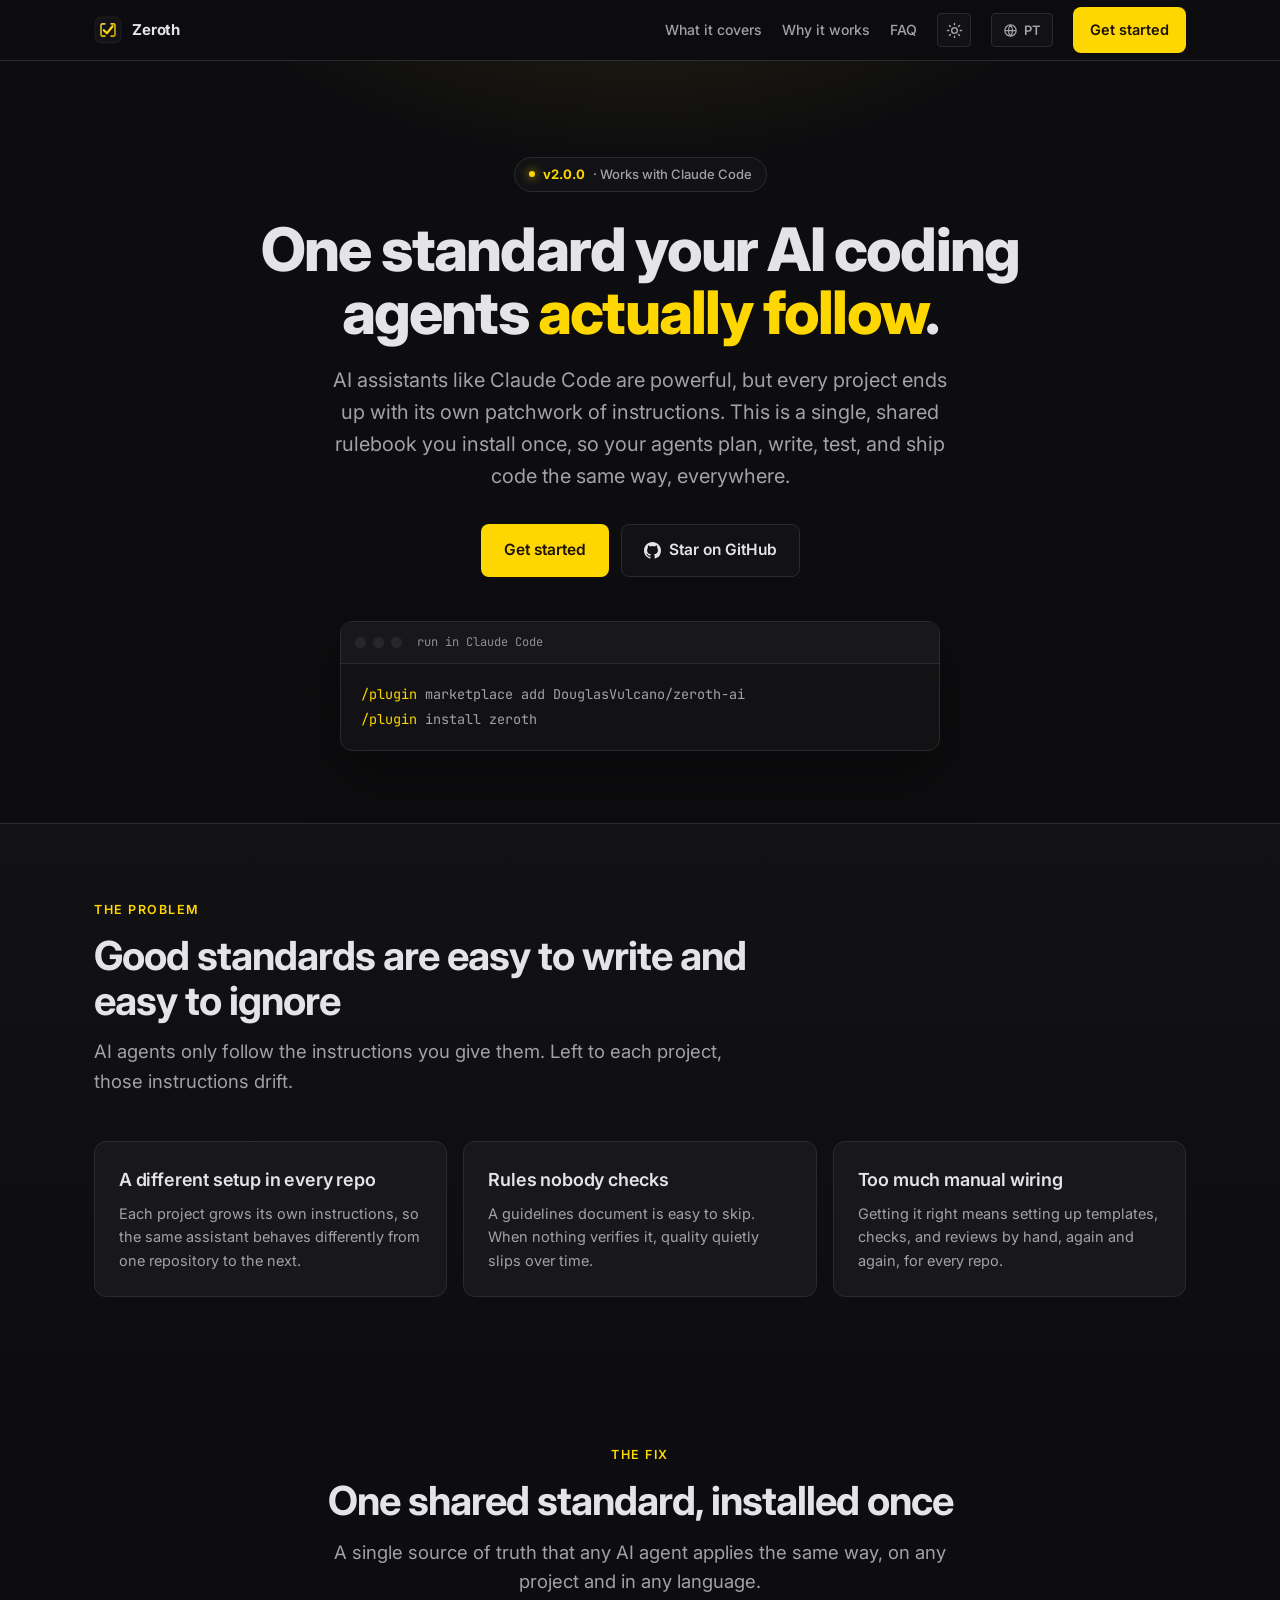
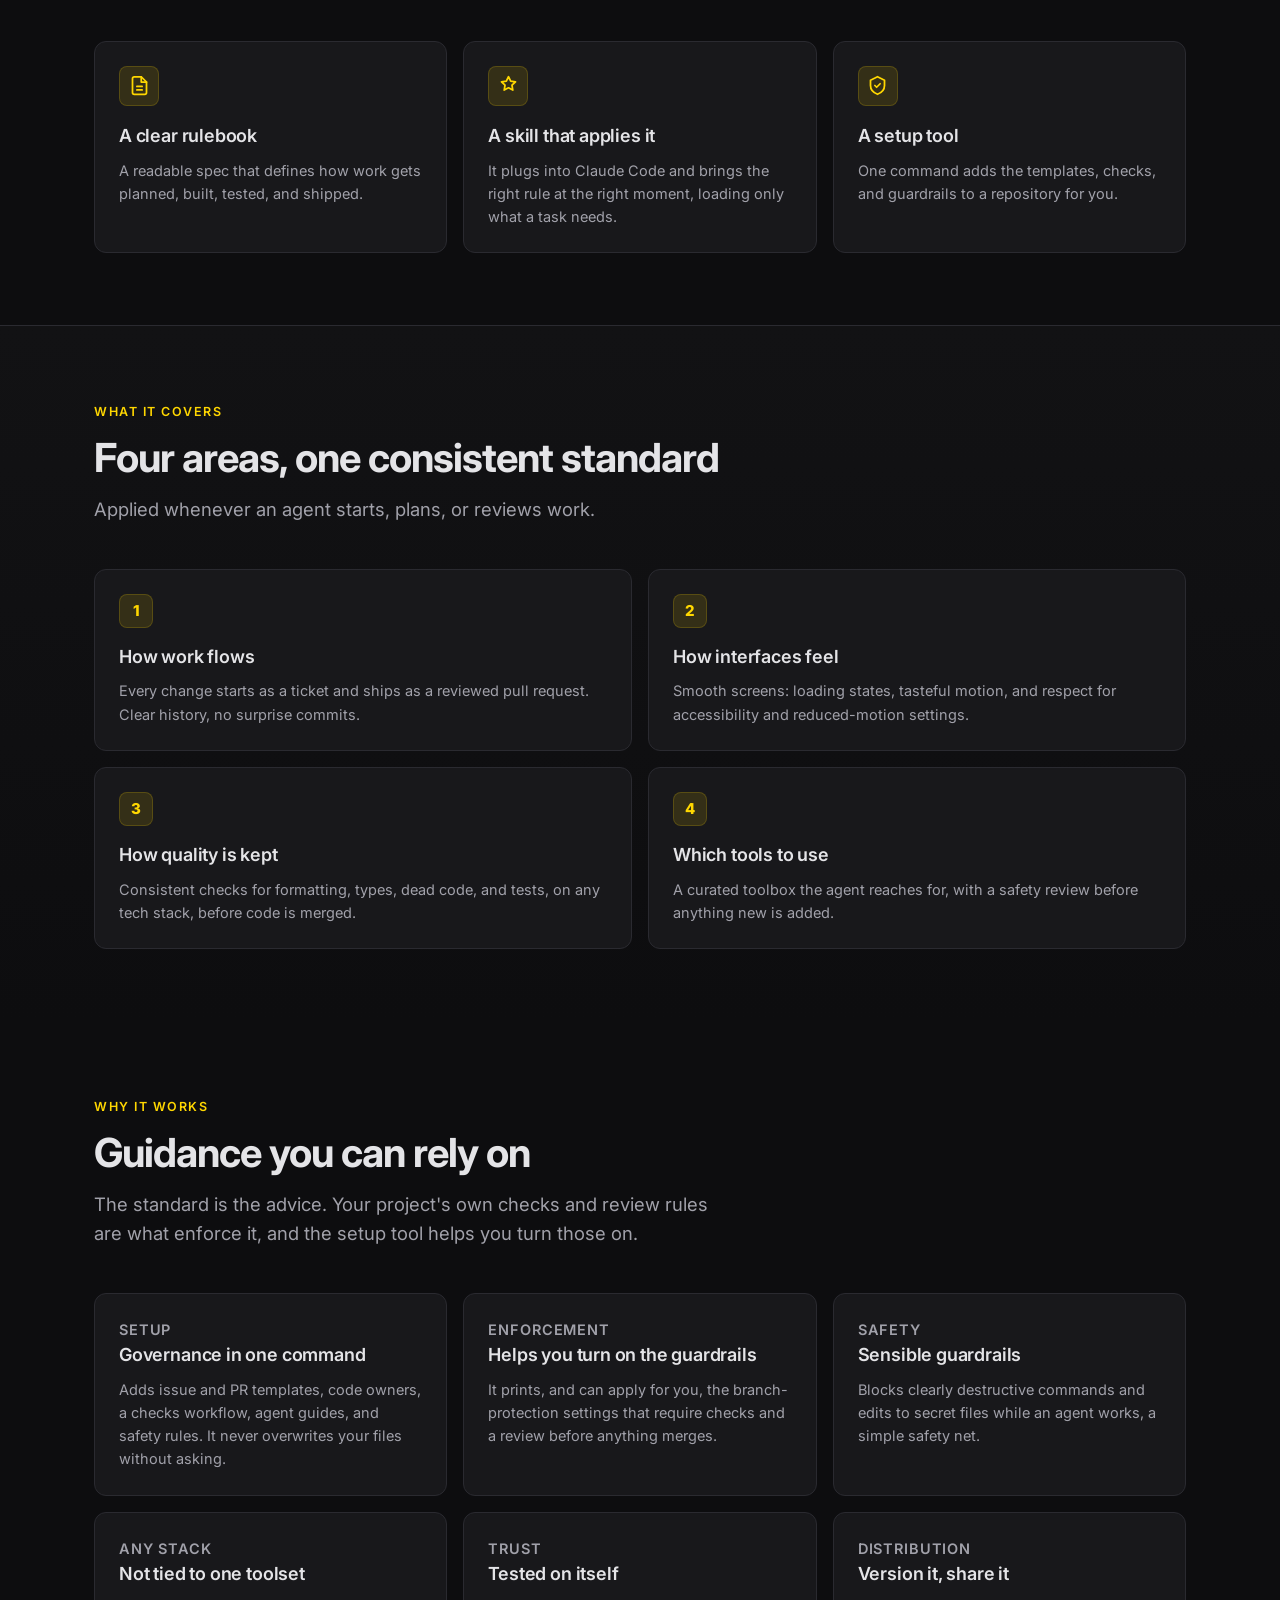
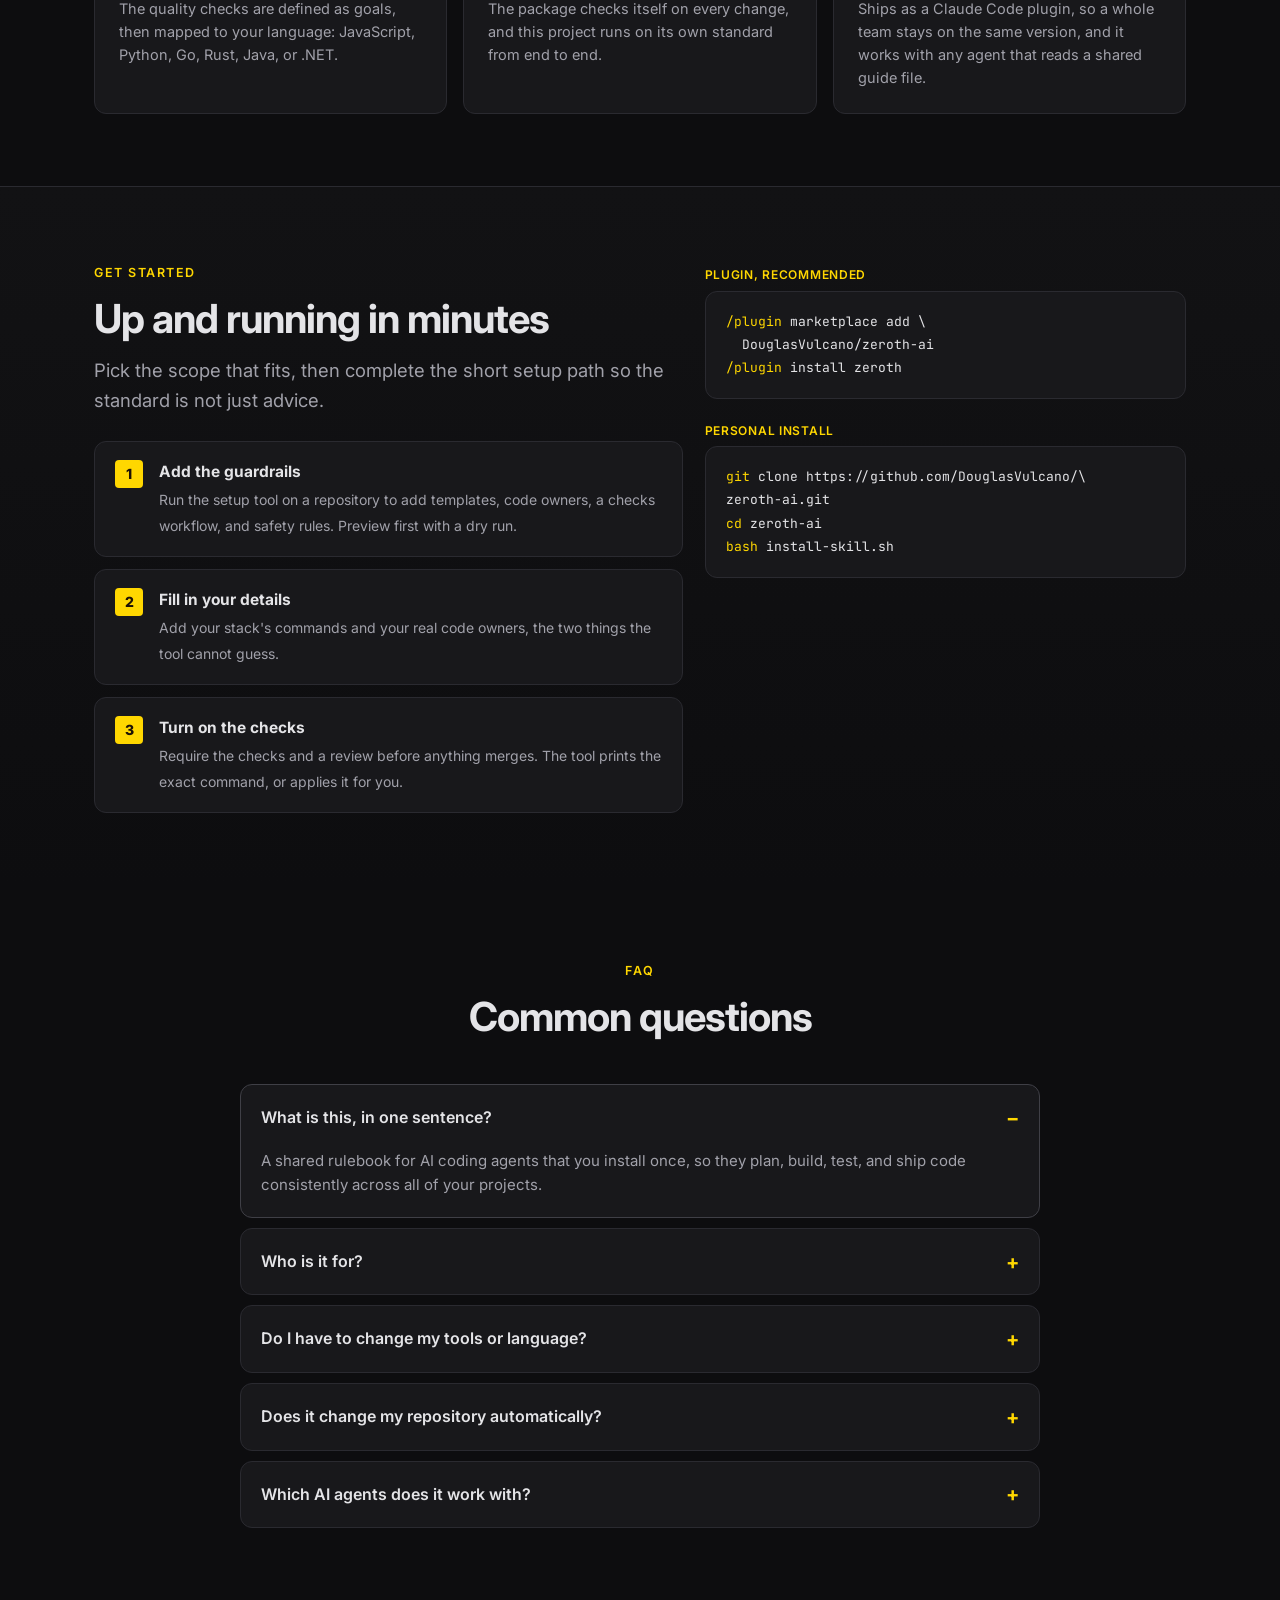
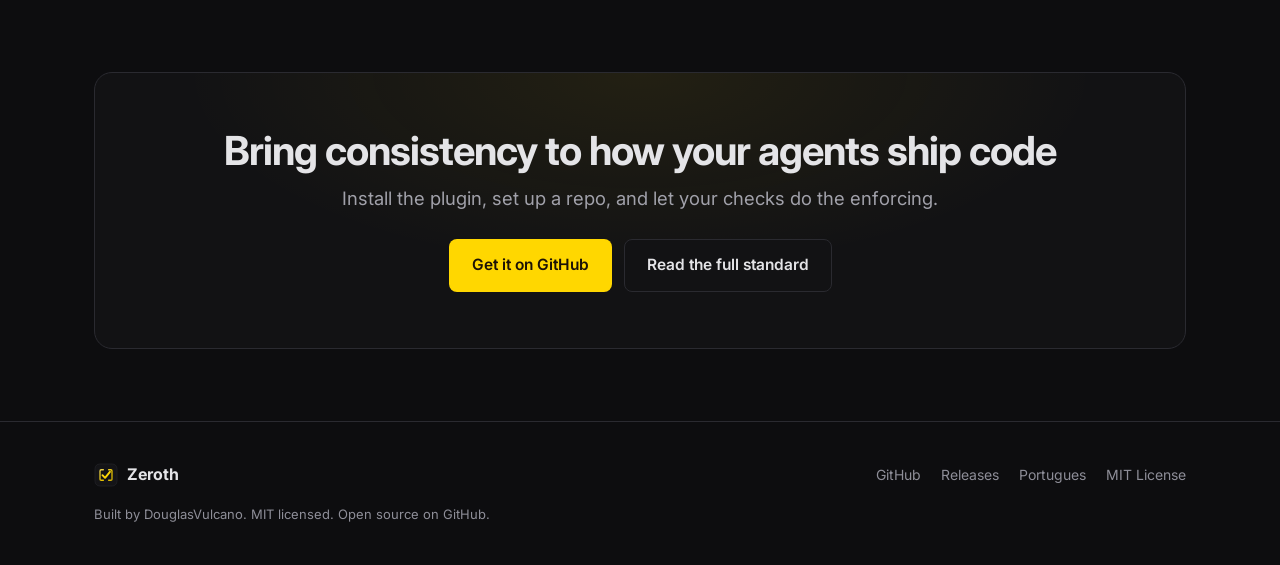
==== docs/index.html @ dfc05abd "rebrand: rename the project to Zeroth (v2.0.0) Full rename of engineering-standards -> zeroth across" ====
<!doctype html>
<html lang="en" data-theme="dark">
<head>
<meta charset="utf-8">
<script>(function(){try{var p=localStorage.getItem('aes-lang');if(!p&&/^pt/i.test(navigator.language||''))location.replace('pt-br/');}catch(e){}})();</script>
<script>try{var t=localStorage.getItem('aes-theme');if(t)document.documentElement.setAttribute('data-theme',t);}catch(e){}</script>
<meta name="viewport" content="width=device-width, initial-scale=1">
<title>Zeroth - one rulebook your AI coding agents follow</title>
<meta name="description" content="One shared engineering standard for AI coding agents like Claude Code. Install it once, and your agents plan, build, test, and ship code the same way on every project. Open source, MIT licensed.">
<meta name="keywords" content="AI engineering standards, Claude Code, AI coding agents, coding standards, governance, AGENTS.md, CI gate, code review, developer tools, MCP, plugin">
<meta name="author" content="DouglasVulcano">
<meta name="robots" content="index, follow, max-image-preview:large">
<link rel="icon" type="image/svg+xml" href="favicon.svg">
<meta name="theme-color" content="#0d0d0f">
<link rel="canonical" href="https://douglasvulcano.github.io/zeroth-ai/">
<link rel="alternate" hreflang="en" href="https://douglasvulcano.github.io/zeroth-ai/">
<link rel="alternate" hreflang="pt-BR" href="https://douglasvulcano.github.io/zeroth-ai/pt-br/">
<link rel="alternate" hreflang="x-default" href="https://douglasvulcano.github.io/zeroth-ai/">
<meta property="og:type" content="website">
<meta property="og:site_name" content="Zeroth">
<meta property="og:title" content="Zeroth">
<meta property="og:description" content="One shared rulebook for AI coding agents. Install it once, and they plan, build, test, and ship code the same way on every project.">
<meta property="og:url" content="https://douglasvulcano.github.io/zeroth-ai/">
<meta property="og:image" content="https://douglasvulcano.github.io/zeroth-ai/logo.svg">
<meta property="og:locale" content="en_US">
<meta property="og:locale:alternate" content="pt_BR">
<meta name="twitter:card" content="summary">
<meta name="twitter:title" content="Zeroth">
<meta name="twitter:description" content="One shared rulebook for AI coding agents. Install once, ship consistently on every project.">
<meta name="twitter:image" content="https://douglasvulcano.github.io/zeroth-ai/logo.svg">
<link rel="preconnect" href="https://fonts.googleapis.com">
<link rel="preconnect" href="https://fonts.gstatic.com" crossorigin>
<link href="https://fonts.googleapis.com/css2?family=Inter:wght@400;500;600;700;800&family=JetBrains+Mono:wght@400;500;600&display=swap" rel="stylesheet">
<link rel="stylesheet" href="style.css">
<script type="application/ld+json">
{"@context":"https://schema.org","@type":"SoftwareApplication","name":"Zeroth","applicationCategory":"DeveloperApplication","operatingSystem":"Cross-platform","description":"One shared engineering standard for AI coding agents like Claude Code. Install it once, and your agents plan, build, test, and ship code the same way on every project.","url":"https://douglasvulcano.github.io/zeroth-ai/","codeRepository":"https://github.com/DouglasVulcano/zeroth-ai","softwareVersion":"2.0.0","inLanguage":["en","pt-BR"],"license":"https://opensource.org/licenses/MIT","author":{"@type":"Person","name":"DouglasVulcano"},"offers":{"@type":"Offer","price":"0","priceCurrency":"USD"}}
</script>
<script type="application/ld+json">
{"@context":"https://schema.org","@type":"FAQPage","mainEntity":[
{"@type":"Question","name":"What is Zeroth, in one sentence?","acceptedAnswer":{"@type":"Answer","text":"A shared rulebook for AI coding agents that you install once, so they plan, build, test, and ship code consistently across all of your projects."}},
{"@type":"Question","name":"Who is it for?","acceptedAnswer":{"@type":"Answer","text":"Anyone using AI coding assistants like Claude Code who wants consistent, reviewed, and tested output, whether you are a solo developer or a whole team."}},
{"@type":"Question","name":"Do I have to change my tools or programming language?","acceptedAnswer":{"@type":"Answer","text":"No. The quality checks are defined as goals and mapped to your existing stack, so it works with JavaScript, Python, Go, Rust, Java, .NET, and more."}},
{"@type":"Question","name":"Does it change my repository automatically?","acceptedAnswer":{"@type":"Answer","text":"No. It sets up the pieces and shows you the commands; you decide when to turn on the checks and review rules that enforce the standard. Nothing is changed without your confirmation."}},
{"@type":"Question","name":"Which AI agents does it work with?","acceptedAnswer":{"@type":"Answer","text":"Any agent that reads a shared guide file. It is built to be model-agnostic, so the same standard applies across Claude Code, Cursor, Copilot, and others."}}
]}
</script>
</head>
<body>

<header class="nav">
  <div class="wrap nav-in">
    <a class="brand" href="#top" aria-label="Zeroth home"><svg viewBox="0 0 128 128" aria-hidden="true"><defs><linearGradient id="lg" x1="40" y1="34" x2="88" y2="94" gradientUnits="userSpaceOnUse"><stop stop-color="#ffe353"/><stop offset=".55" stop-color="#ffd700"/><stop offset="1" stop-color="#e6c200"/></linearGradient></defs><rect x="4" y="4" width="120" height="120" rx="27" fill="#141417"/><rect x="5" y="5" width="118" height="118" rx="26" fill="none" stroke="#3f3f46" stroke-width="1.5"/><g stroke="url(#lg)" fill="none" stroke-linecap="round" stroke-linejoin="round"><path d="M50 36 H38 a6 6 0 0 0 -6 6 V86 a6 6 0 0 0 6 6 H50" stroke-width="7" opacity=".9"/><path d="M78 36 H90 a6 6 0 0 1 6 6 V86 a6 6 0 0 1 -6 6 H78" stroke-width="7" opacity=".9"/><path d="M45 65 L59 79 L85 47" stroke-width="10"/></g></svg><span>Zeroth</span></a>
    <nav class="nav-links">
      <a class="link" href="#pillars">What it covers</a>
      <a class="link" href="#features">Why it works</a>
      <a class="link" href="#faq">FAQ</a>
      <button class="icon-btn" onclick="toggleTheme()" aria-label="Toggle light or dark theme" title="Toggle theme"><svg viewBox="0 0 24 24" width="17" height="17" fill="none" stroke="currentColor" stroke-width="2" stroke-linecap="round" aria-hidden="true"><circle cx="12" cy="12" r="4"/><path d="M12 2v2M12 20v2M4.9 4.9l1.4 1.4M17.7 17.7l1.4 1.4M2 12h2M20 12h2M4.9 19.1l1.4-1.4M17.7 6.3l1.4-1.4"/></svg></button>
      <a class="lang" href="pt-br/" onclick="try{localStorage.setItem('aes-lang','pt')}catch(e){}" hreflang="pt-BR" aria-label="Ver em portugues"><svg viewBox="0 0 24 24" width="15" height="15" fill="none" stroke="currentColor" stroke-width="2" aria-hidden="true"><circle cx="12" cy="12" r="9"/><path d="M3 12h18M12 3a14 14 0 010 18M12 3a14 14 0 000 18"/></svg>PT</a>
      <a class="btn btn-gold" href="#install">Get started</a>
    </nav>
  </div>
</header>

<main id="top">
  <section class="hero">
    <div class="wrap hero-in">
      <span class="tag"><span class="dot"></span> <b>v2.0.0</b> · Works with Claude Code</span>
      <h1>One standard your AI coding agents <span class="g">actually follow</span>.</h1>
      <p class="lede">AI assistants like Claude Code are powerful, but every project ends up with its own patchwork of instructions. This is a single, shared rulebook you install once, so your agents plan, write, test, and ship code the same way, everywhere.</p>
      <div class="cta">
        <a class="btn btn-gold btn-lg" href="#install">Get started</a>
        <a class="btn btn-ghost btn-lg" href="https://github.com/DouglasVulcano/zeroth-ai" target="_blank" rel="noopener"><svg width="17" height="17" viewBox="0 0 16 16" fill="currentColor" aria-hidden="true"><path d="M8 0C3.58 0 0 3.58 0 8c0 3.54 2.29 6.53 5.47 7.59.4.07.55-.17.55-.38 0-.19-.01-.82-.01-1.49-2.01.37-2.53-.49-2.69-.94-.09-.23-.48-.94-.82-1.13-.28-.15-.68-.52-.01-.53.63-.01 1.08.58 1.23.82.72 1.21 1.87.87 2.33.66.07-.52.28-.87.51-1.07-1.78-.2-3.64-.89-3.64-3.95 0-.87.31-1.59.82-2.15-.08-.2-.36-1.02.08-2.12 0 0 .67-.21 2.2.82a7.6 7.6 0 014 0c1.53-1.04 2.2-.82 2.2-.82.44 1.1.16 1.92.08 2.12.51.56.82 1.27.82 2.15 0 3.07-1.87 3.75-3.65 3.95.29.25.54.73.54 1.48 0 1.07-.01 1.93-.01 2.2 0 .21.15.46.55.38A8.01 8.01 0 0016 8c0-4.42-3.58-8-8-8z"/></svg>Star on GitHub</a>
      </div>
      <div class="term">
        <div class="term-bar"><i></i><i></i><i></i><span>run in Claude Code</span></div>
        <pre><span class="p">/plugin</span> <span class="o">marketplace add DouglasVulcano/zeroth-ai</span>
<span class="p">/plugin</span> <span class="o">install zeroth</span></pre>
      </div>
    </div>
  </section>

  <section class="band">
    <div class="wrap">
      <div class="head"><p class="eyebrow">The problem</p><h2>Good standards are easy to write and easy to ignore</h2><p class="lede">AI agents only follow the instructions you give them. Left to each project, those instructions drift.</p></div>
      <div class="grid g3">
        <div class="card"><h3>A different setup in every repo</h3><p>Each project grows its own instructions, so the same assistant behaves differently from one repository to the next.</p></div>
        <div class="card"><h3>Rules nobody checks</h3><p>A guidelines document is easy to skip. When nothing verifies it, quality quietly slips over time.</p></div>
        <div class="card"><h3>Too much manual wiring</h3><p>Getting it right means setting up templates, checks, and reviews by hand, again and again, for every repo.</p></div>
      </div>
    </div>
  </section>

  <section id="what">
    <div class="wrap">
      <div class="head center"><p class="eyebrow">The fix</p><h2>One shared standard, installed once</h2><p class="lede" style="margin-inline:auto">A single source of truth that any AI agent applies the same way, on any project and in any language.</p></div>
      <div class="grid g3">
        <div class="card"><div class="ico"><svg viewBox="0 0 24 24" fill="none" stroke="currentColor" stroke-width="2" stroke-linecap="round" stroke-linejoin="round"><path d="M14 2H6a2 2 0 00-2 2v16a2 2 0 002 2h12a2 2 0 002-2V8z"/><path d="M14 2v6h6M9 13h6M9 17h6"/></svg></div><h3>A clear rulebook</h3><p>A readable spec that defines how work gets planned, built, tested, and shipped.</p></div>
        <div class="card"><div class="ico"><svg viewBox="0 0 24 24" fill="none" stroke="currentColor" stroke-width="2" stroke-linecap="round" stroke-linejoin="round"><path d="M12 2l2.5 5 5.5.8-4 3.9.9 5.5L12 14.6 7.1 17.2 8 11.7 4 7.8l5.5-.8z"/></svg></div><h3>A skill that applies it</h3><p>It plugs into Claude Code and brings the right rule at the right moment, loading only what a task needs.</p></div>
        <div class="card"><div class="ico"><svg viewBox="0 0 24 24" fill="none" stroke="currentColor" stroke-width="2" stroke-linecap="round" stroke-linejoin="round"><path d="M12 2l8 4v6c0 5-3.4 8.3-8 10-4.6-1.7-8-5-8-10V6z"/><path d="M9 12l2 2 4-4"/></svg></div><h3>A setup tool</h3><p>One command adds the templates, checks, and guardrails to a repository for you.</p></div>
      </div>
    </div>
  </section>

  <section id="pillars" class="band">
    <div class="wrap">
      <div class="head"><p class="eyebrow">What it covers</p><h2>Four areas, one consistent standard</h2><p class="lede">Applied whenever an agent starts, plans, or reviews work.</p></div>
      <div class="grid g2">
        <div class="card"><div class="num">1</div><h3>How work flows</h3><p>Every change starts as a ticket and ships as a reviewed pull request. Clear history, no surprise commits.</p></div>
        <div class="card"><div class="num">2</div><h3>How interfaces feel</h3><p>Smooth screens: loading states, tasteful motion, and respect for accessibility and reduced-motion settings.</p></div>
        <div class="card"><div class="num">3</div><h3>How quality is kept</h3><p>Consistent checks for formatting, types, dead code, and tests, on any tech stack, before code is merged.</p></div>
        <div class="card"><div class="num">4</div><h3>Which tools to use</h3><p>A curated toolbox the agent reaches for, with a safety review before anything new is added.</p></div>
      </div>
    </div>
  </section>

  <section id="features">
    <div class="wrap">
      <div class="head"><p class="eyebrow">Why it works</p><h2>Guidance you can rely on</h2><p class="lede">The standard is the advice. Your project's own checks and review rules are what enforce it, and the setup tool helps you turn those on.</p></div>
      <div class="grid g3">
        <div class="card"><p class="kicker">Setup</p><h3>Governance in one command</h3><p>Adds issue and PR templates, code owners, a checks workflow, agent guides, and safety rules. It never overwrites your files without asking.</p></div>
        <div class="card"><p class="kicker">Enforcement</p><h3>Helps you turn on the guardrails</h3><p>It prints, and can apply for you, the branch-protection settings that require checks and a review before anything merges.</p></div>
        <div class="card"><p class="kicker">Safety</p><h3>Sensible guardrails</h3><p>Blocks clearly destructive commands and edits to secret files while an agent works, a simple safety net.</p></div>
        <div class="card"><p class="kicker">Any stack</p><h3>Not tied to one toolset</h3><p>The quality checks are defined as goals, then mapped to your language: JavaScript, Python, Go, Rust, Java, or .NET.</p></div>
        <div class="card"><p class="kicker">Trust</p><h3>Tested on itself</h3><p>The package checks itself on every change, and this project runs on its own standard from end to end.</p></div>
        <div class="card"><p class="kicker">Distribution</p><h3>Version it, share it</h3><p>Ships as a Claude Code plugin, so a whole team stays on the same version, and it works with any agent that reads a shared guide file.</p></div>
      </div>
    </div>
  </section>

  <section id="install" class="band">
    <div class="wrap">
      <div class="cols">
        <div>
          <p class="eyebrow">Get started</p>
          <h2>Up and running in minutes</h2>
          <p class="lede" style="margin-bottom:26px">Pick the scope that fits, then complete the short setup path so the standard is not just advice.</p>
          <div class="steps">
            <div class="step"><div class="n">1</div><div><b>Add the guardrails</b><span>Run the setup tool on a repository to add templates, code owners, a checks workflow, and safety rules. Preview first with a dry run.</span></div></div>
            <div class="step"><div class="n">2</div><div><b>Fill in your details</b><span>Add your stack's commands and your real code owners, the two things the tool cannot guess.</span></div></div>
            <div class="step"><div class="n">3</div><div><b>Turn on the checks</b><span>Require the checks and a review before anything merges. The tool prints the exact command, or applies it for you.</span></div></div>
          </div>
        </div>
        <div>
          <p class="kicker" style="margin-top:6px">Plugin, recommended</p>
          <pre class="code"><span class="p">/plugin</span> marketplace add \
  DouglasVulcano/zeroth-ai
<span class="p">/plugin</span> install zeroth</pre>
          <p class="kicker" style="margin-top:22px">Personal install</p>
          <pre class="code"><span class="p">git</span> clone https://github.com/DouglasVulcano/\
zeroth-ai.git
<span class="p">cd</span> zeroth-ai
<span class="p">bash</span> install-skill.sh</pre>
        </div>
      </div>
    </div>
  </section>

  <section id="faq">
    <div class="wrap">
      <div class="head center"><p class="eyebrow">FAQ</p><h2>Common questions</h2></div>
      <div class="faq">
        <details open><summary>What is this, in one sentence?</summary><p>A shared rulebook for AI coding agents that you install once, so they plan, build, test, and ship code consistently across all of your projects.</p></details>
        <details><summary>Who is it for?</summary><p>Anyone using AI coding assistants like Claude Code who wants consistent, reviewed, and tested output, whether you are a solo developer or a whole team.</p></details>
        <details><summary>Do I have to change my tools or language?</summary><p>No. The quality checks are goals mapped to your existing stack, so it works with JavaScript, Python, Go, Rust, Java, .NET, and more.</p></details>
        <details><summary>Does it change my repository automatically?</summary><p>No. It sets up the pieces and shows you the commands; you decide when to turn on the checks and review rules that enforce the standard. Nothing is changed without your confirmation.</p></details>
        <details><summary>Which AI agents does it work with?</summary><p>Any agent that reads a shared guide file. It is built to be model-agnostic, so the same standard applies across Claude Code, Cursor, Copilot, and others.</p></details>
      </div>
    </div>
  </section>

  <section>
    <div class="wrap">
      <div class="cta-band">
        <h2 style="margin-bottom:10px">Bring consistency to how your agents ship code</h2>
        <p class="lede" style="margin:0 auto 26px">Install the plugin, set up a repo, and let your checks do the enforcing.</p>
        <div class="cta">
          <a class="btn btn-gold btn-lg" href="https://github.com/DouglasVulcano/zeroth-ai" target="_blank" rel="noopener">Get it on GitHub</a>
          <a class="btn btn-ghost btn-lg" href="https://github.com/DouglasVulcano/zeroth-ai/blob/main/zeroth.md" target="_blank" rel="noopener">Read the full standard</a>
        </div>
      </div>
    </div>
  </section>
</main>

<footer>
  <div class="wrap foot-in">
    <div class="foot-brand"><svg viewBox="0 0 128 128" aria-hidden="true"><defs><linearGradient id="fg" x1="40" y1="34" x2="88" y2="94" gradientUnits="userSpaceOnUse"><stop stop-color="#ffe353"/><stop offset=".55" stop-color="#ffd700"/><stop offset="1" stop-color="#e6c200"/></linearGradient></defs><rect x="4" y="4" width="120" height="120" rx="27" fill="#141417"/><rect x="5" y="5" width="118" height="118" rx="26" fill="none" stroke="#3f3f46" stroke-width="1.5"/><g stroke="url(#fg)" fill="none" stroke-linecap="round" stroke-linejoin="round"><path d="M50 36 H38 a6 6 0 0 0 -6 6 V86 a6 6 0 0 0 6 6 H50" stroke-width="7" opacity=".9"/><path d="M78 36 H90 a6 6 0 0 1 6 6 V86 a6 6 0 0 1 -6 6 H78" stroke-width="7" opacity=".9"/><path d="M45 65 L59 79 L85 47" stroke-width="10"/></g></svg><span>Zeroth</span></div>
    <nav class="foot-links">
      <a href="https://github.com/DouglasVulcano/zeroth-ai" target="_blank" rel="noopener">GitHub</a>
      <a href="https://github.com/DouglasVulcano/zeroth-ai/releases" target="_blank" rel="noopener">Releases</a>
      <a href="pt-br/" onclick="try{localStorage.setItem('aes-lang','pt')}catch(e){}">Portugues</a>
      <a href="https://github.com/DouglasVulcano/zeroth-ai/blob/main/LICENSE" target="_blank" rel="noopener">MIT License</a>
    </nav>
  </div>
  <div class="wrap" style="margin-top:16px;font-size:13px">Built by DouglasVulcano. MIT licensed. Open source on GitHub.</div>
</footer>

<script>function toggleTheme(){var el=document.documentElement,cur=el.getAttribute('data-theme')==='light'?'light':'dark',next=cur==='light'?'dark':'light';el.setAttribute('data-theme',next);try{localStorage.setItem('aes-theme',next);}catch(e){}}</script>
</body>
</html>
---- docs/style.css ----
:root{
  --s0:#0d0d0f; --s1:#121214; --s2:#18181b; --s3:#1f1f23; --s4:#27272b;
  --ink:#e4e4e7; --ink2:#a1a1aa; --muted:#8e8e98;
  --stroke:#2a2a30; --stroke2:#3f3f46;
  --gold:#ffd700; --gold-h:#ffdf33; --gold-a:#e6c200; --gold-soft:#ffd7001f; --on-gold:#1c1206; --acc-text:#ffd700;
  --radius:8px; --radius-lg:12px; --radius-sm:4px;
  --font-sans:"Segoe UI Variable Text","Segoe UI",Inter,system-ui,-apple-system,sans-serif;
  --font-mono:"Cascadia Code","JetBrains Mono",Consolas,ui-monospace,monospace;
  --maxw:1140px;
}
:root[data-theme="light"]{
  --s0:#ececef; --s1:#f4f4f5; --s2:#ffffff; --s3:#ffffff; --s4:#e4e4e7;
  --ink:#18181b; --ink2:#52525b; --muted:#70707a;
  --stroke:#e4e4e7; --stroke2:#d4d4d8;
  --gold-soft:#ffd70026; --acc-text:#8a6d00;
}
*{box-sizing:border-box}
html{scroll-behavior:smooth}
body{margin:0;background:var(--s0);color:var(--ink);font-family:var(--font-sans);line-height:1.6;font-size:16px;-webkit-font-smoothing:antialiased}
a{color:inherit;text-decoration:none}
code,kbd,pre{font-family:var(--font-mono)}
.wrap{max-width:var(--maxw);margin:0 auto;padding:0 24px}
.eyebrow{display:inline-block;color:var(--acc-text);font-weight:600;font-size:12.5px;letter-spacing:.12em;text-transform:uppercase;margin:0 0 14px}
h2{font-size:clamp(27px,4vw,40px);letter-spacing:-.025em;font-weight:700;margin:0 0 14px;line-height:1.12}
.lede{color:var(--ink2);font-size:clamp(16px,2vw,18.5px);max-width:640px;margin:0}

header.nav{position:sticky;top:0;z-index:60;background:color-mix(in srgb,var(--s0) 78%,transparent);backdrop-filter:saturate(160%) blur(14px);border-bottom:1px solid var(--stroke)}
.nav-in{display:flex;align-items:center;gap:14px;height:60px}
.brand{display:flex;align-items:center;gap:10px;font-weight:700;font-size:15px;letter-spacing:-.01em}
.brand svg{width:28px;height:28px}
.nav-links{margin-left:auto;display:flex;gap:20px;align-items:center}
.nav-links a.link{color:var(--ink2);font-weight:500;font-size:14px}
.nav-links a.link:hover{color:var(--ink)}
.icon-btn,.lang{display:inline-grid;place-items:center;height:34px;border-radius:var(--radius-sm);border:1px solid var(--stroke);background:var(--s1);color:var(--ink2);cursor:pointer}
.icon-btn{width:34px}
.lang{grid-auto-flow:column;gap:6px;padding:0 11px;font-size:13px;font-weight:600;text-decoration:none}
.icon-btn:hover,.lang:hover{color:var(--ink);border-color:var(--stroke2)}
.btn{display:inline-flex;align-items:center;gap:8px;font-weight:600;font-size:14.5px;padding:10px 16px;border-radius:var(--radius);border:1px solid transparent;cursor:pointer;transition:background .15s cubic-bezier(.4,0,.2,1),transform .15s cubic-bezier(.4,0,.2,1),border-color .15s}
.btn-gold{background:var(--gold);color:var(--on-gold)}
.btn-gold:hover{background:var(--gold-h);transform:translateY(-1px)}
.btn-ghost{background:var(--s1);border-color:var(--stroke);color:var(--ink)}
.btn-ghost:hover{border-color:var(--stroke2)}
.btn-lg{padding:13px 22px;font-size:15.5px}
@media (max-width:820px){.nav-links a.link{display:none}}

.hero{position:relative;overflow:hidden;text-align:center;padding:96px 0 72px}
.hero::before{content:"";position:absolute;top:-160px;left:50%;transform:translateX(-50%);width:1100px;height:620px;background:radial-gradient(60% 60% at 50% 0,#ffd7002e,#ffd7000d 40%,transparent 70%);pointer-events:none}
.hero::after{content:"";position:absolute;inset:0;background:radial-gradient(80% 55% at 50% 0,transparent 40%,var(--s0) 78%);pointer-events:none}
.hero-in{position:relative;z-index:1;max-width:840px;margin:0 auto}
.tag{display:inline-flex;align-items:center;gap:8px;font-size:13px;font-weight:500;color:var(--ink2);background:var(--s1);border:1px solid var(--stroke);border-radius:999px;padding:6px 14px;margin-bottom:26px}
.tag b{color:var(--acc-text);font-weight:700}
.dot{width:6px;height:6px;border-radius:50%;background:var(--gold);box-shadow:0 0 10px var(--gold)}
h1{font-size:clamp(34px,6.2vw,60px);line-height:1.05;letter-spacing:-.03em;font-weight:800;margin:0 0 20px}
h1 .g{color:var(--acc-text)}
.hero p.lede{margin:0 auto 32px;font-size:clamp(17px,2.3vw,20px);color:var(--ink2)}
.cta{display:flex;gap:12px;justify-content:center;flex-wrap:wrap}
.term{max-width:600px;margin:44px auto 0;text-align:left;background:var(--s1);border:1px solid var(--stroke);border-radius:var(--radius-lg);overflow:hidden;box-shadow:0 24px 60px rgba(0,0,0,.35)}
.term-bar{display:flex;align-items:center;gap:7px;padding:11px 14px;border-bottom:1px solid var(--stroke);background:var(--s2)}
.term-bar i{width:11px;height:11px;border-radius:50%;background:var(--s4)}
.term-bar span{margin-left:8px;font-size:12px;color:var(--muted);font-family:var(--font-mono)}
.term pre{margin:0;padding:18px 20px;font-size:13.5px;line-height:1.85;color:var(--ink);overflow-x:auto}
.term .p{color:var(--gold)} .term .o{color:var(--ink2)}

section{padding:72px 0;position:relative}
.band{border-top:1px solid var(--stroke);background:linear-gradient(180deg,var(--s1),var(--s0))}
.head{max-width:680px;margin-bottom:44px}
.head.center{margin-left:auto;margin-right:auto;text-align:center}
.grid{display:grid;gap:16px}
.g2{grid-template-columns:repeat(2,1fr)} .g3{grid-template-columns:repeat(3,1fr)}
@media (max-width:880px){.g3{grid-template-columns:repeat(2,1fr)}}
@media (max-width:600px){.g2,.g3{grid-template-columns:1fr}}
.card{background:var(--s2);border:1px solid var(--stroke);border-radius:var(--radius-lg);padding:24px;transition:border-color .15s,transform .15s cubic-bezier(.4,0,.2,1)}
.card:hover{border-color:var(--stroke2);transform:translateY(-2px)}
.card h3{margin:0 0 8px;font-size:18px;font-weight:600;letter-spacing:-.01em}
.card p{margin:0;color:var(--ink2);font-size:14.5px}
.ico{width:40px;height:40px;border-radius:var(--radius);display:grid;place-items:center;background:var(--gold-soft);color:var(--gold);margin-bottom:16px;border:1px solid #ffd7002e}
.ico svg{width:21px;height:21px}
.num{width:34px;height:34px;border-radius:var(--radius);display:grid;place-items:center;font-weight:800;font-size:15px;color:var(--gold);background:var(--gold-soft);border:1px solid #ffd7002e;margin-bottom:15px}
.kicker{color:var(--acc-text);font-weight:600;font-size:12px;letter-spacing:.06em;text-transform:uppercase;margin:0 0 6px}
.steps{display:grid;gap:12px;max-width:820px}
.step{display:grid;grid-template-columns:auto 1fr;gap:16px;align-items:start;background:var(--s2);border:1px solid var(--stroke);border-radius:var(--radius-lg);padding:18px 20px}
.step .n{width:28px;height:28px;border-radius:var(--radius-sm);background:var(--gold);color:var(--on-gold);font-weight:800;display:grid;place-items:center;font-size:14px}
.step b{display:block;margin-bottom:2px;font-size:15.5px} .step span{color:var(--ink2);font-size:14px}
.step code,.card code,details code{background:var(--gold-soft);color:var(--acc-text);padding:1px 6px;border-radius:5px;font-size:12.5px;font-family:var(--font-mono)}
.cols{display:grid;grid-template-columns:1.1fr .9fr;gap:22px;align-items:start}
@media (max-width:820px){.cols{grid-template-columns:1fr}}
pre.code{background:var(--s2);border:1px solid var(--stroke);border-radius:var(--radius-lg);padding:18px 20px;margin:0;font-size:13px;line-height:1.8;color:var(--ink);overflow-x:auto}
pre.code .p{color:var(--gold)} pre.code .c{color:var(--muted)}
.faq{max-width:800px;margin:0 auto;display:grid;gap:10px}
details{background:var(--s2);border:1px solid var(--stroke);border-radius:var(--radius-lg);padding:2px 20px}
details[open]{border-color:var(--stroke2)}
summary{cursor:pointer;list-style:none;padding:18px 0;font-weight:600;font-size:16px;display:flex;justify-content:space-between;align-items:center;gap:12px}
summary::-webkit-details-marker{display:none}
summary::after{content:"+";color:var(--gold);font-weight:700;font-size:20px;line-height:1}
details[open] summary::after{content:"\2212"}
details p{margin:0 0 18px;color:var(--ink2);font-size:15px}
.cta-band{text-align:center;border:1px solid var(--stroke);background:radial-gradient(70% 120% at 50% 0,#ffd70012,transparent 60%),var(--s1);border-radius:calc(var(--radius-lg) + 6px);padding:56px 24px}
footer{border-top:1px solid var(--stroke);padding:40px 0;color:var(--muted);background:var(--s0)}
.foot-in{display:flex;flex-wrap:wrap;gap:18px;align-items:center;justify-content:space-between}
.foot-brand{display:flex;align-items:center;gap:9px;font-weight:700;color:var(--ink)}
.foot-brand svg{width:24px;height:24px}
.foot-links{display:flex;gap:20px;flex-wrap:wrap}
.foot-links a{color:var(--muted);font-size:14px} .foot-links a:hover{color:var(--ink)}
@media (prefers-reduced-motion:reduce){
  *{transition:none!important;animation:none!important} html{scroll-behavior:auto}
  .btn:hover,.card:hover{transform:none!important}
}

/* responsive hardening */
body{overflow-x:clip}
img,svg,pre{max-width:100%}
@media (max-width:820px){ section{padding:56px 0} .hero{padding:78px 0 54px} }
@media (max-width:600px){
  .wrap{padding:0 18px}
  .nav-in{gap:10px}
  .nav .btn-gold{display:none}
  section{padding:48px 0}
  .hero{padding:60px 0 44px}
  .head{margin-bottom:30px}
  h1{font-size:clamp(28px,7.5vw,40px)}
  .cta{flex-direction:column}
  .cta .btn{width:100%;justify-content:center}
  .term{margin-top:30px}
  .cta-band{padding:40px 18px}
  .foot-in{flex-direction:column;align-items:flex-start;gap:14px}
}
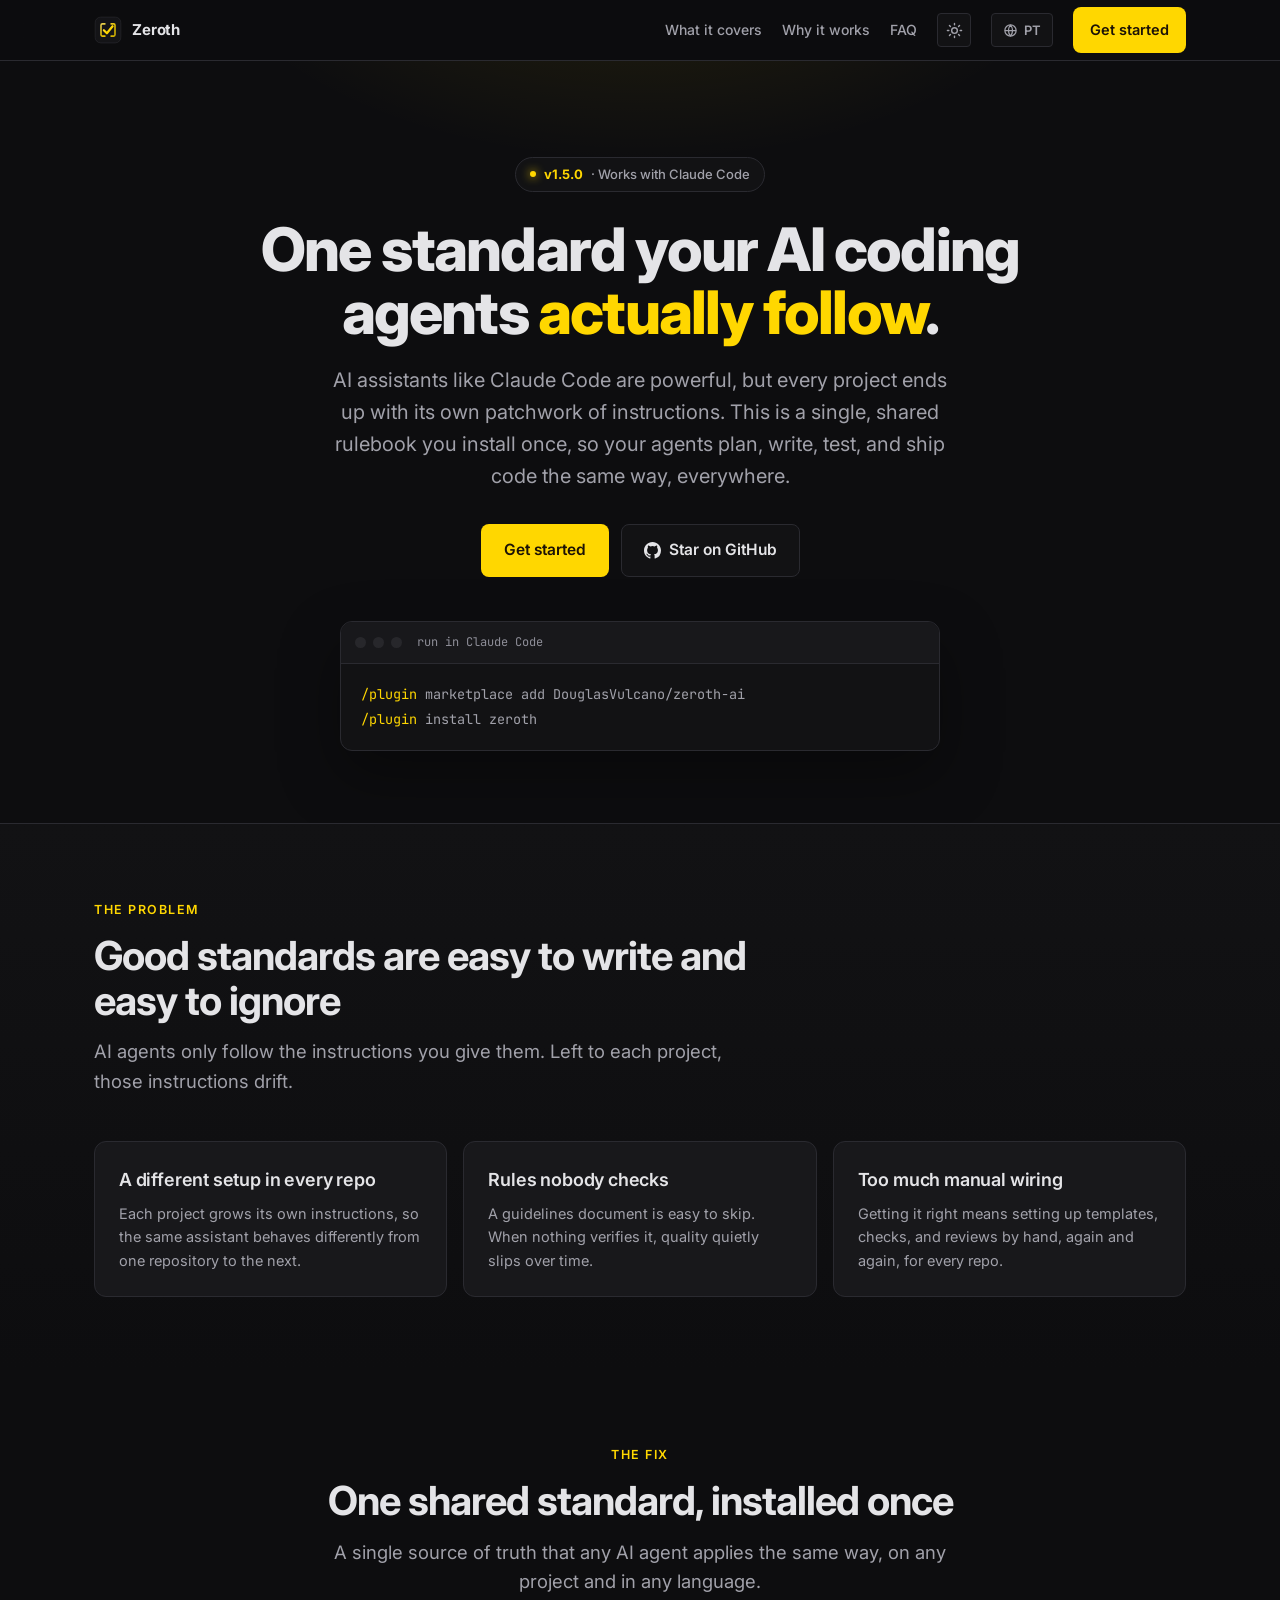
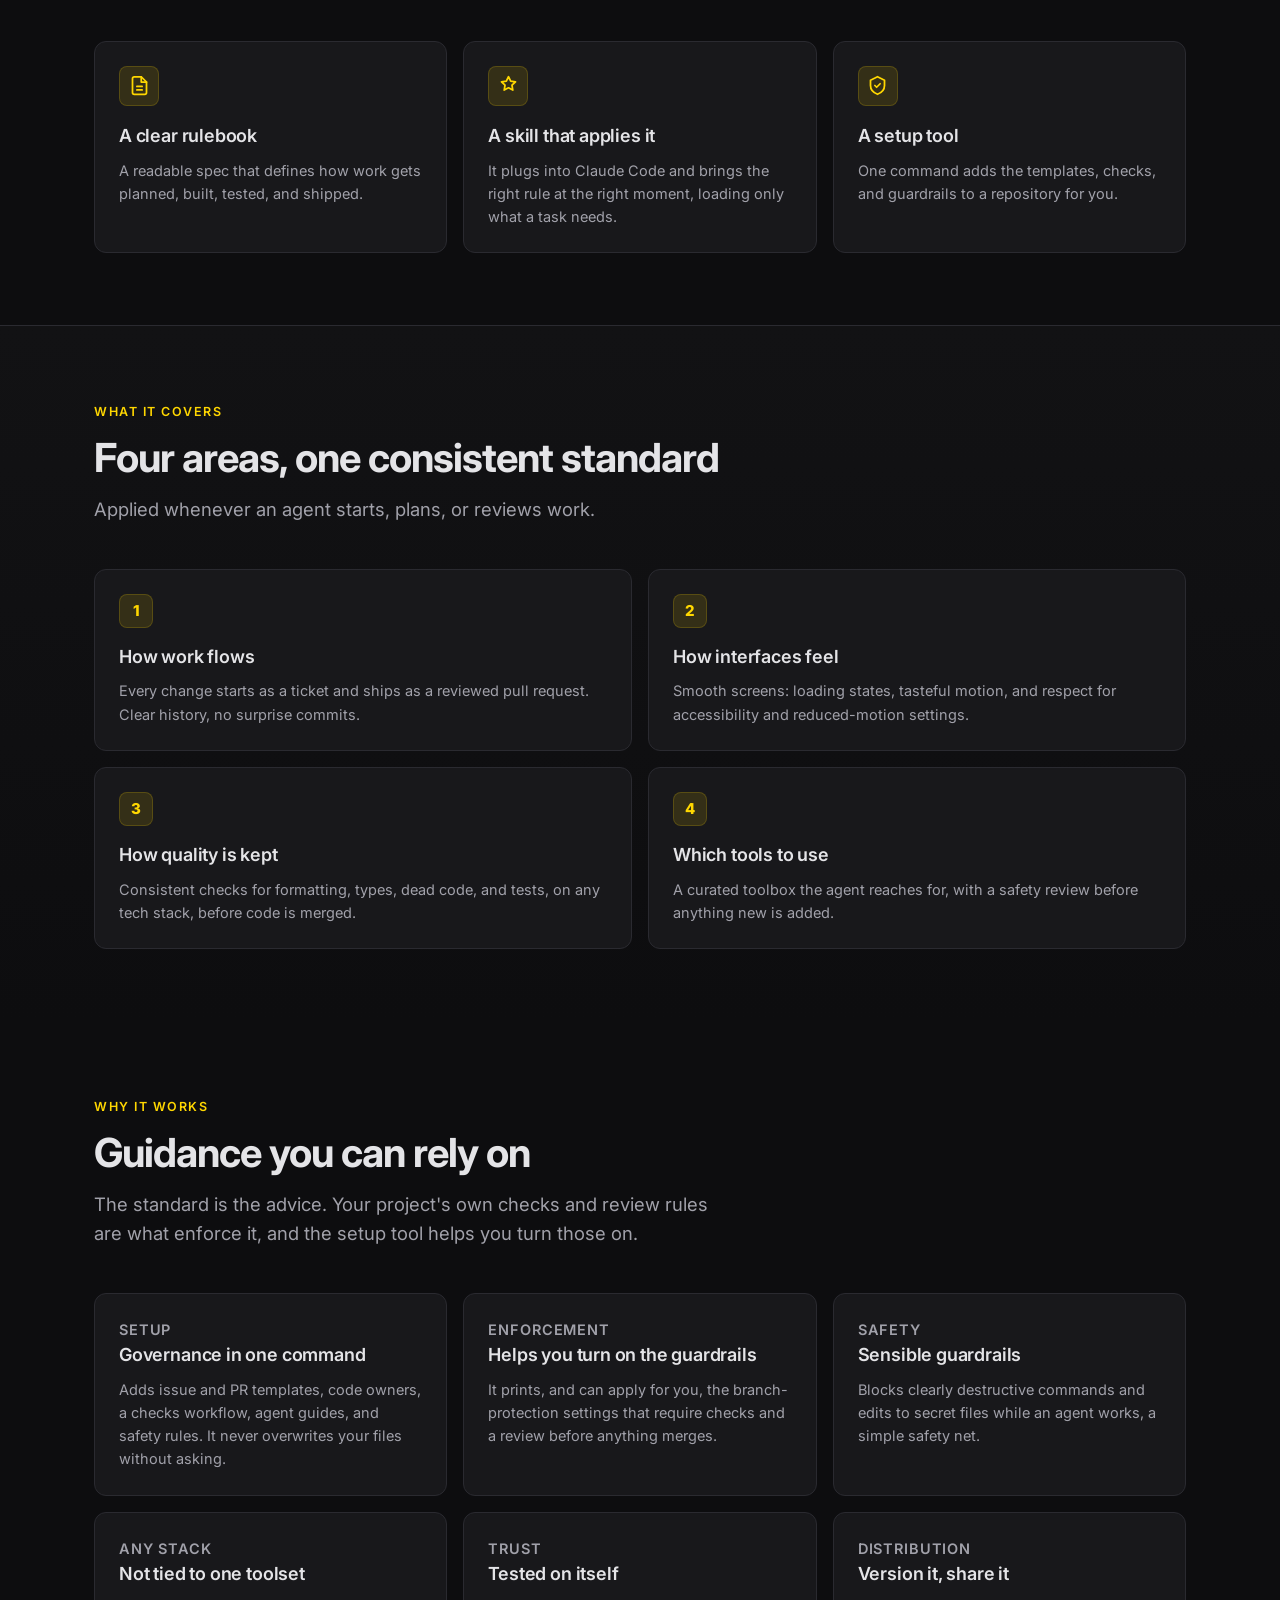
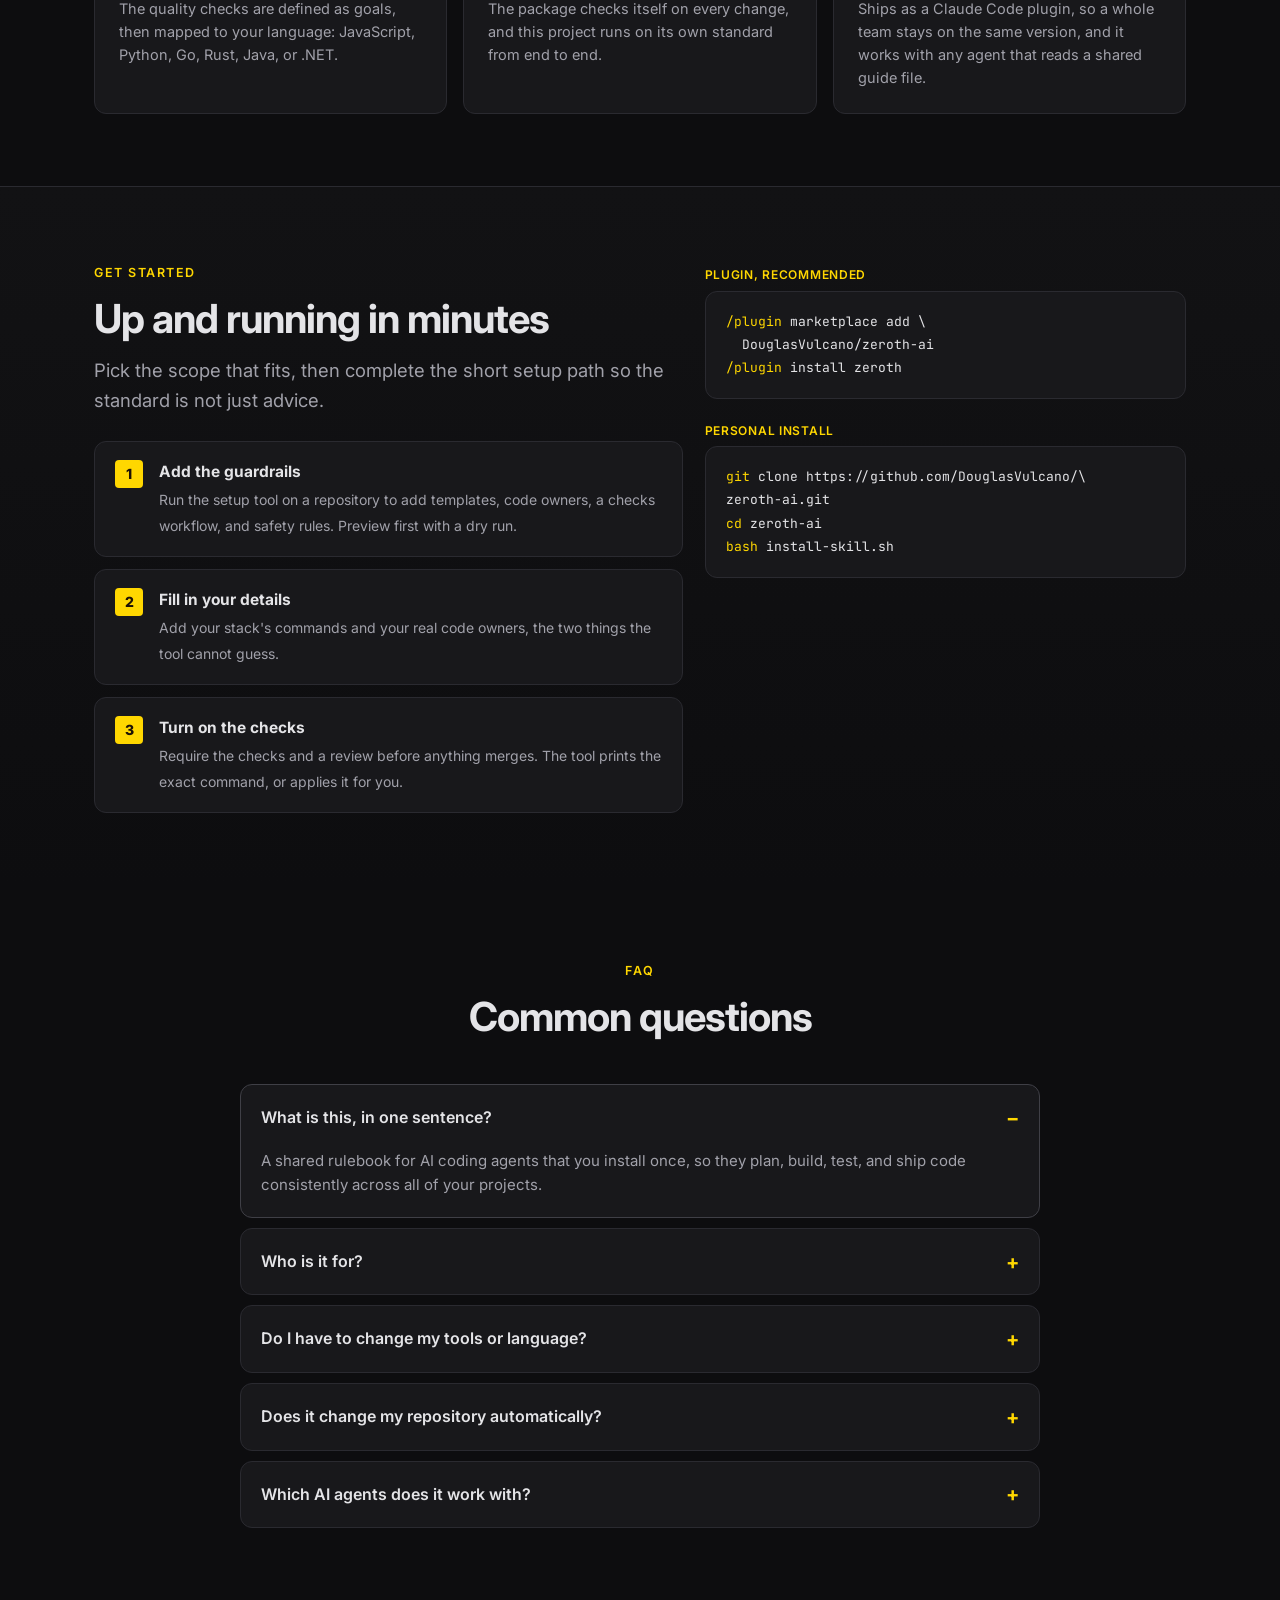
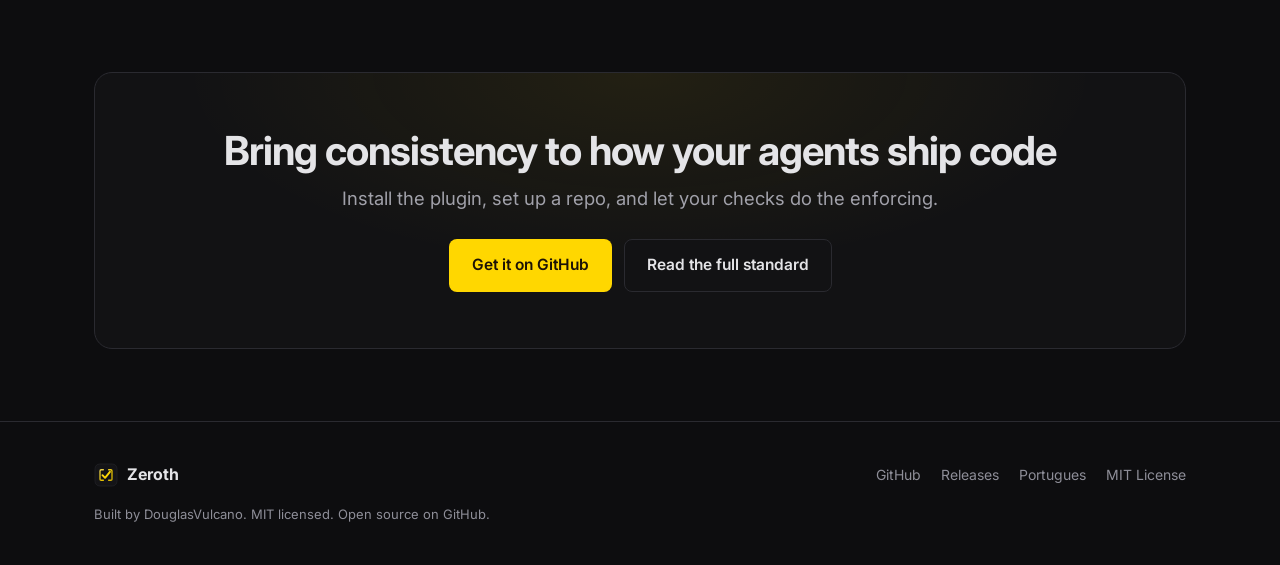
==== commit 00564431: "chore: version the Zeroth rebrand as 1.5.0 (not 2.0.0) The rename is technically breaking (the plugi" ====
--- a/docs/index.html
+++ b/docs/index.html
@@ -33,7 +33,7 @@
 <link href="https://fonts.googleapis.com/css2?family=Inter:wght@400;500;600;700;800&family=JetBrains+Mono:wght@400;500;600&display=swap" rel="stylesheet">
 <link rel="stylesheet" href="style.css">
 <script type="application/ld+json">
-{"@context":"https://schema.org","@type":"SoftwareApplication","name":"Zeroth","applicationCategory":"DeveloperApplication","operatingSystem":"Cross-platform","description":"One shared engineering standard for AI coding agents like Claude Code. Install it once, and your agents plan, build, test, and ship code the same way on every project.","url":"https://douglasvulcano.github.io/zeroth-ai/","codeRepository":"https://github.com/DouglasVulcano/zeroth-ai","softwareVersion":"2.0.0","inLanguage":["en","pt-BR"],"license":"https://opensource.org/licenses/MIT","author":{"@type":"Person","name":"DouglasVulcano"},"offers":{"@type":"Offer","price":"0","priceCurrency":"USD"}}
+{"@context":"https://schema.org","@type":"SoftwareApplication","name":"Zeroth","applicationCategory":"DeveloperApplication","operatingSystem":"Cross-platform","description":"One shared engineering standard for AI coding agents like Claude Code. Install it once, and your agents plan, build, test, and ship code the same way on every project.","url":"https://douglasvulcano.github.io/zeroth-ai/","codeRepository":"https://github.com/DouglasVulcano/zeroth-ai","softwareVersion":"1.5.0","inLanguage":["en","pt-BR"],"license":"https://opensource.org/licenses/MIT","author":{"@type":"Person","name":"DouglasVulcano"},"offers":{"@type":"Offer","price":"0","priceCurrency":"USD"}}
 </script>
 <script type="application/ld+json">
 {"@context":"https://schema.org","@type":"FAQPage","mainEntity":[
@@ -64,7 +64,7 @@
 <main id="top">
   <section class="hero">
     <div class="wrap hero-in">
-      <span class="tag"><span class="dot"></span> <b>v2.0.0</b> · Works with Claude Code</span>
+      <span class="tag"><span class="dot"></span> <b>v1.5.0</b> · Works with Claude Code</span>
       <h1>One standard your AI coding agents <span class="g">actually follow</span>.</h1>
       <p class="lede">AI assistants like Claude Code are powerful, but every project ends up with its own patchwork of instructions. This is a single, shared rulebook you install once, so your agents plan, write, test, and ship code the same way, everywhere.</p>
       <div class="cta">
--- a/docs/style.css
+++ b/docs/style.css
@@ -107,8 +107,11 @@
 }
 
 /* responsive hardening */
-body{overflow-x:clip}
-img,svg,pre{max-width:100%}
+html,body{overflow-x:clip}
+img,svg,video{max-width:100%;height:auto}
+pre{max-width:100%;overflow-x:auto}
+code{overflow-wrap:anywhere}
+.nav-in,.hero-in,.cols,.cols>*,.grid,.steps,.step,.card,.faq,.cta,.foot-in,.term,.head,.head>*{min-width:0}
 @media (max-width:820px){ section{padding:56px 0} .hero{padding:78px 0 54px} }
 @media (max-width:600px){
   .wrap{padding:0 18px}
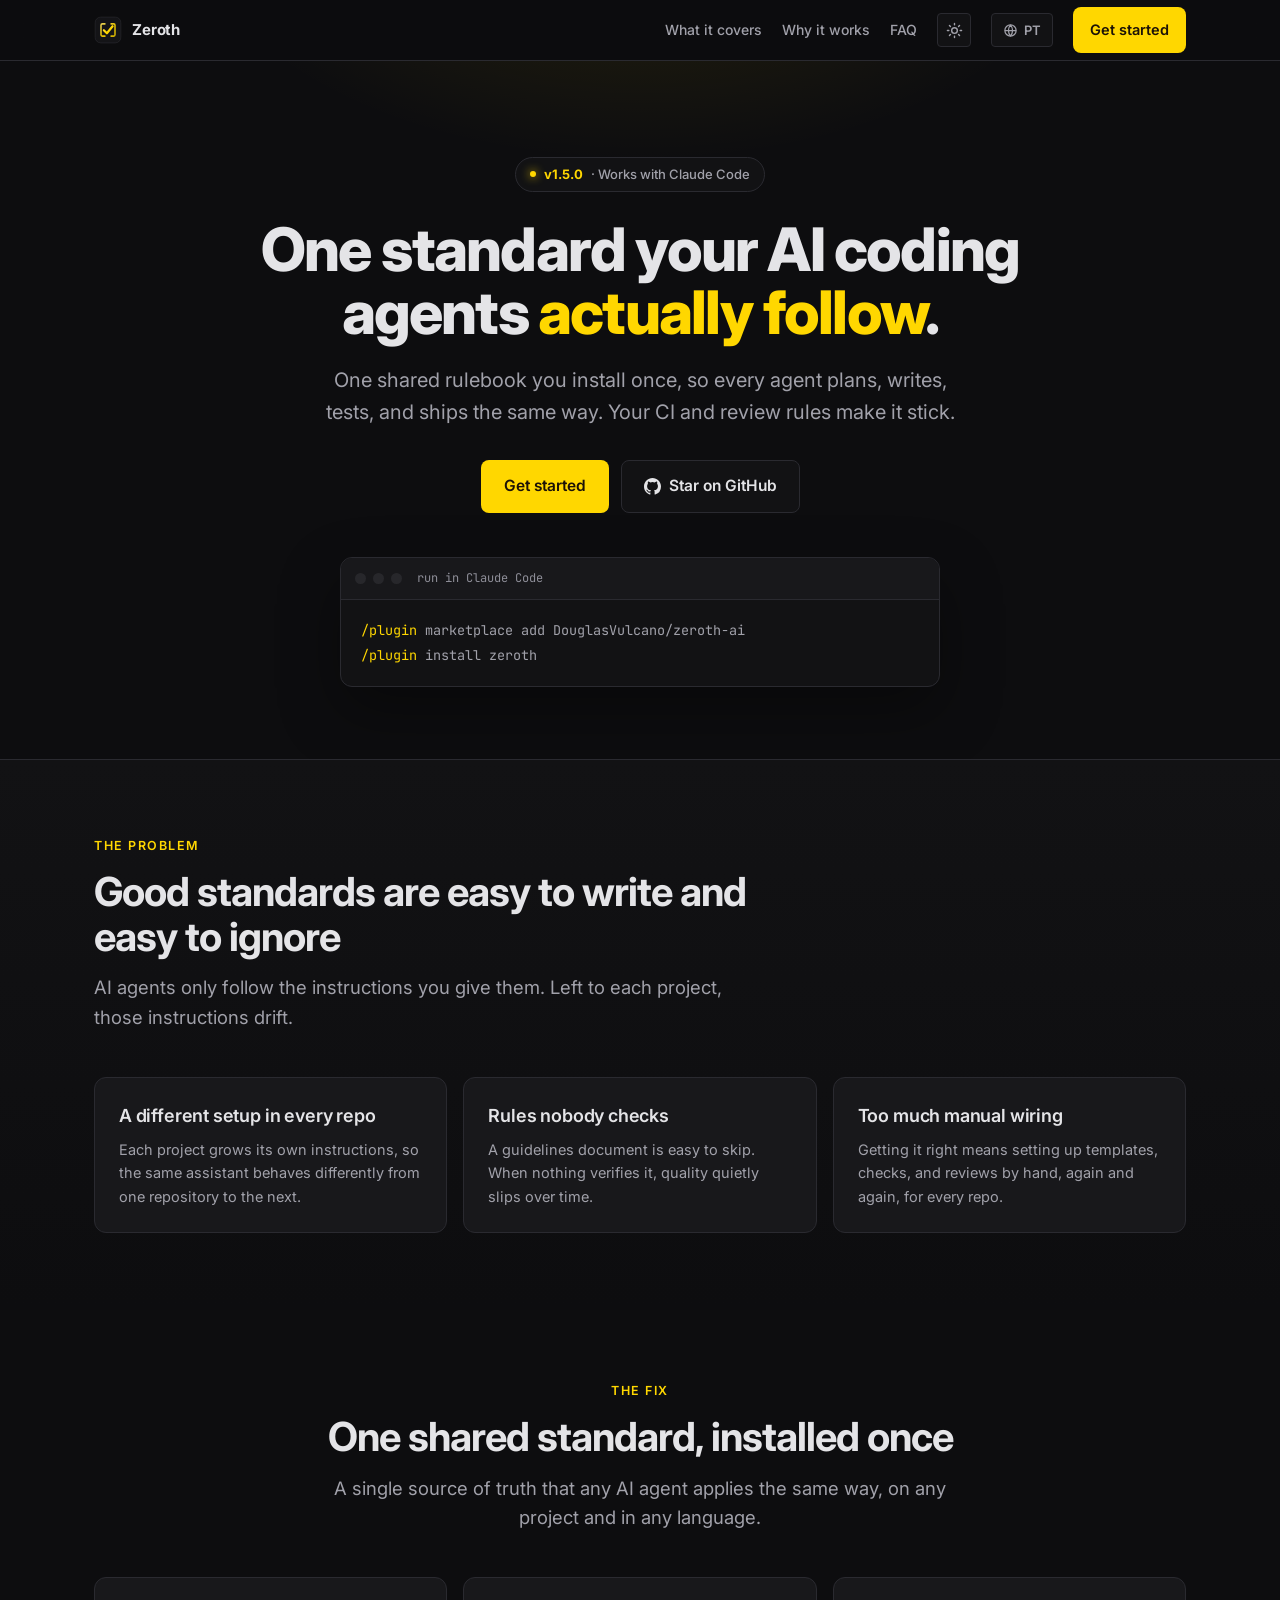
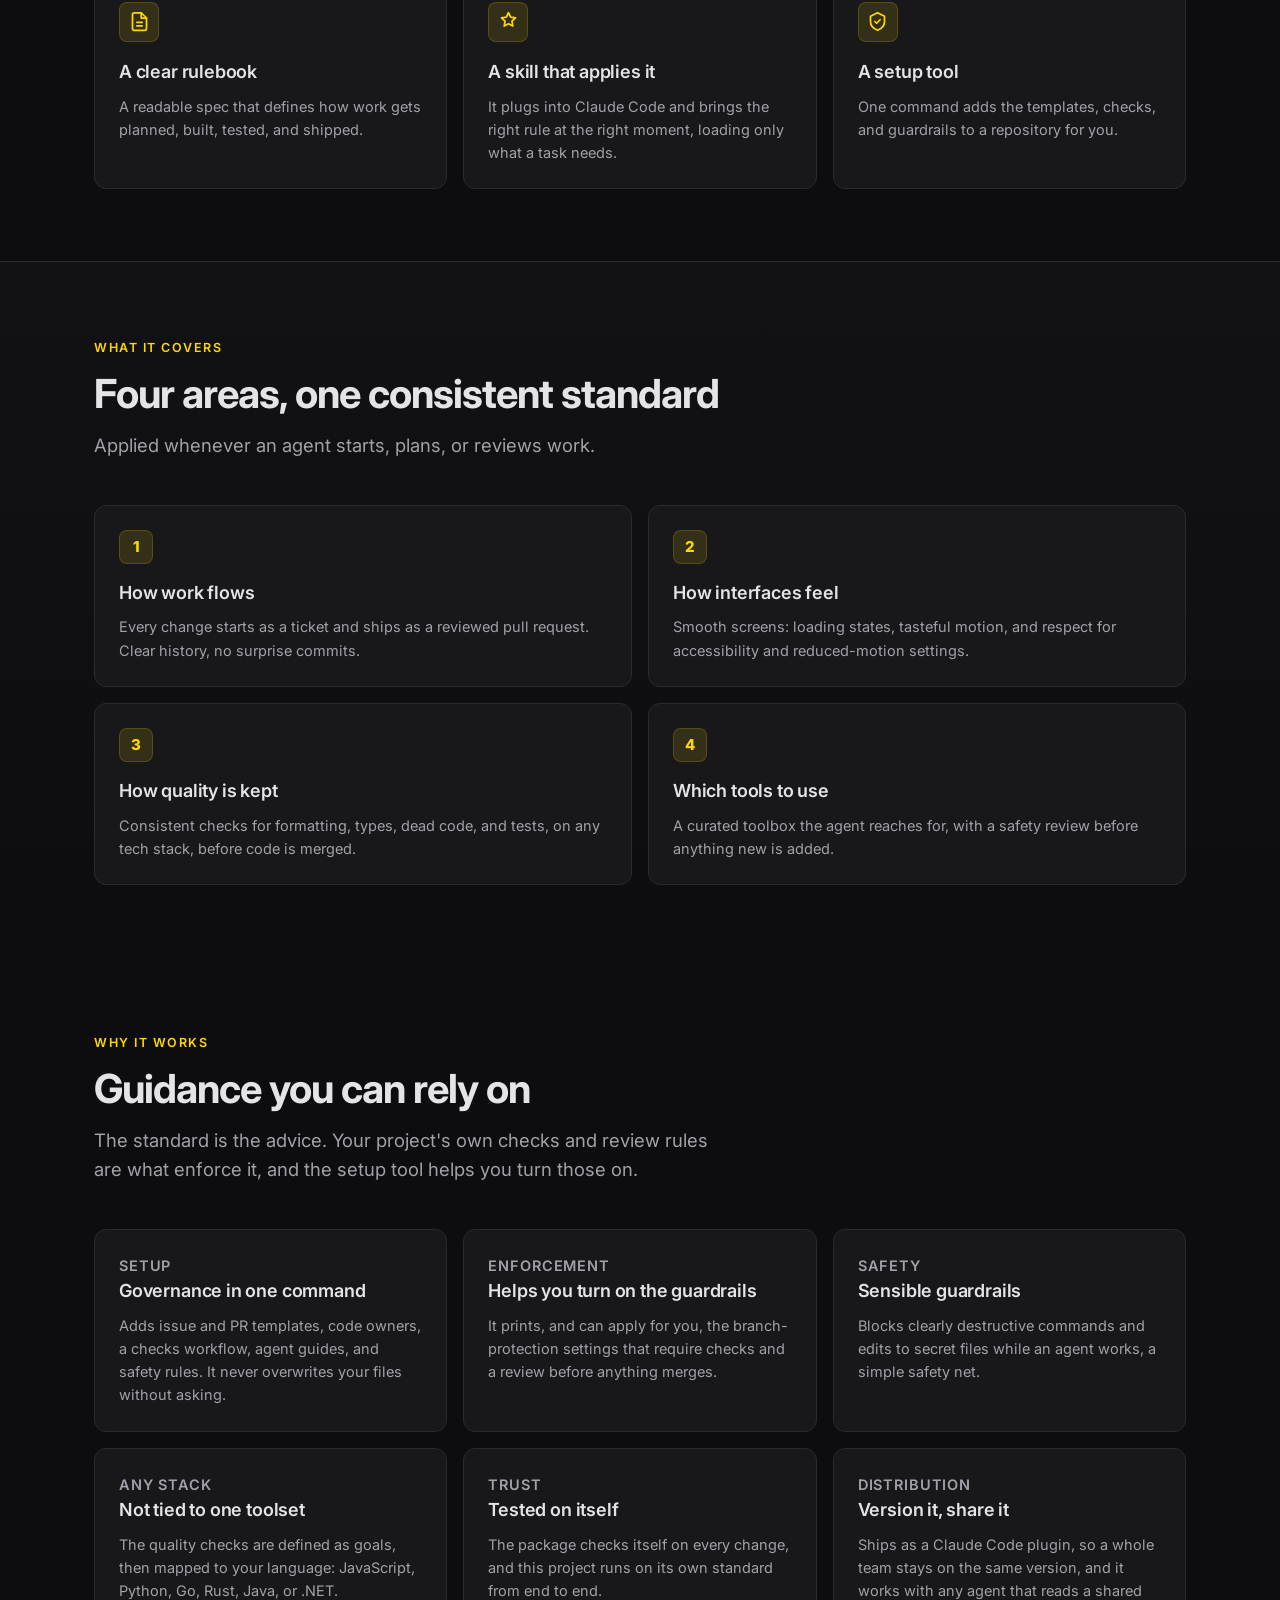
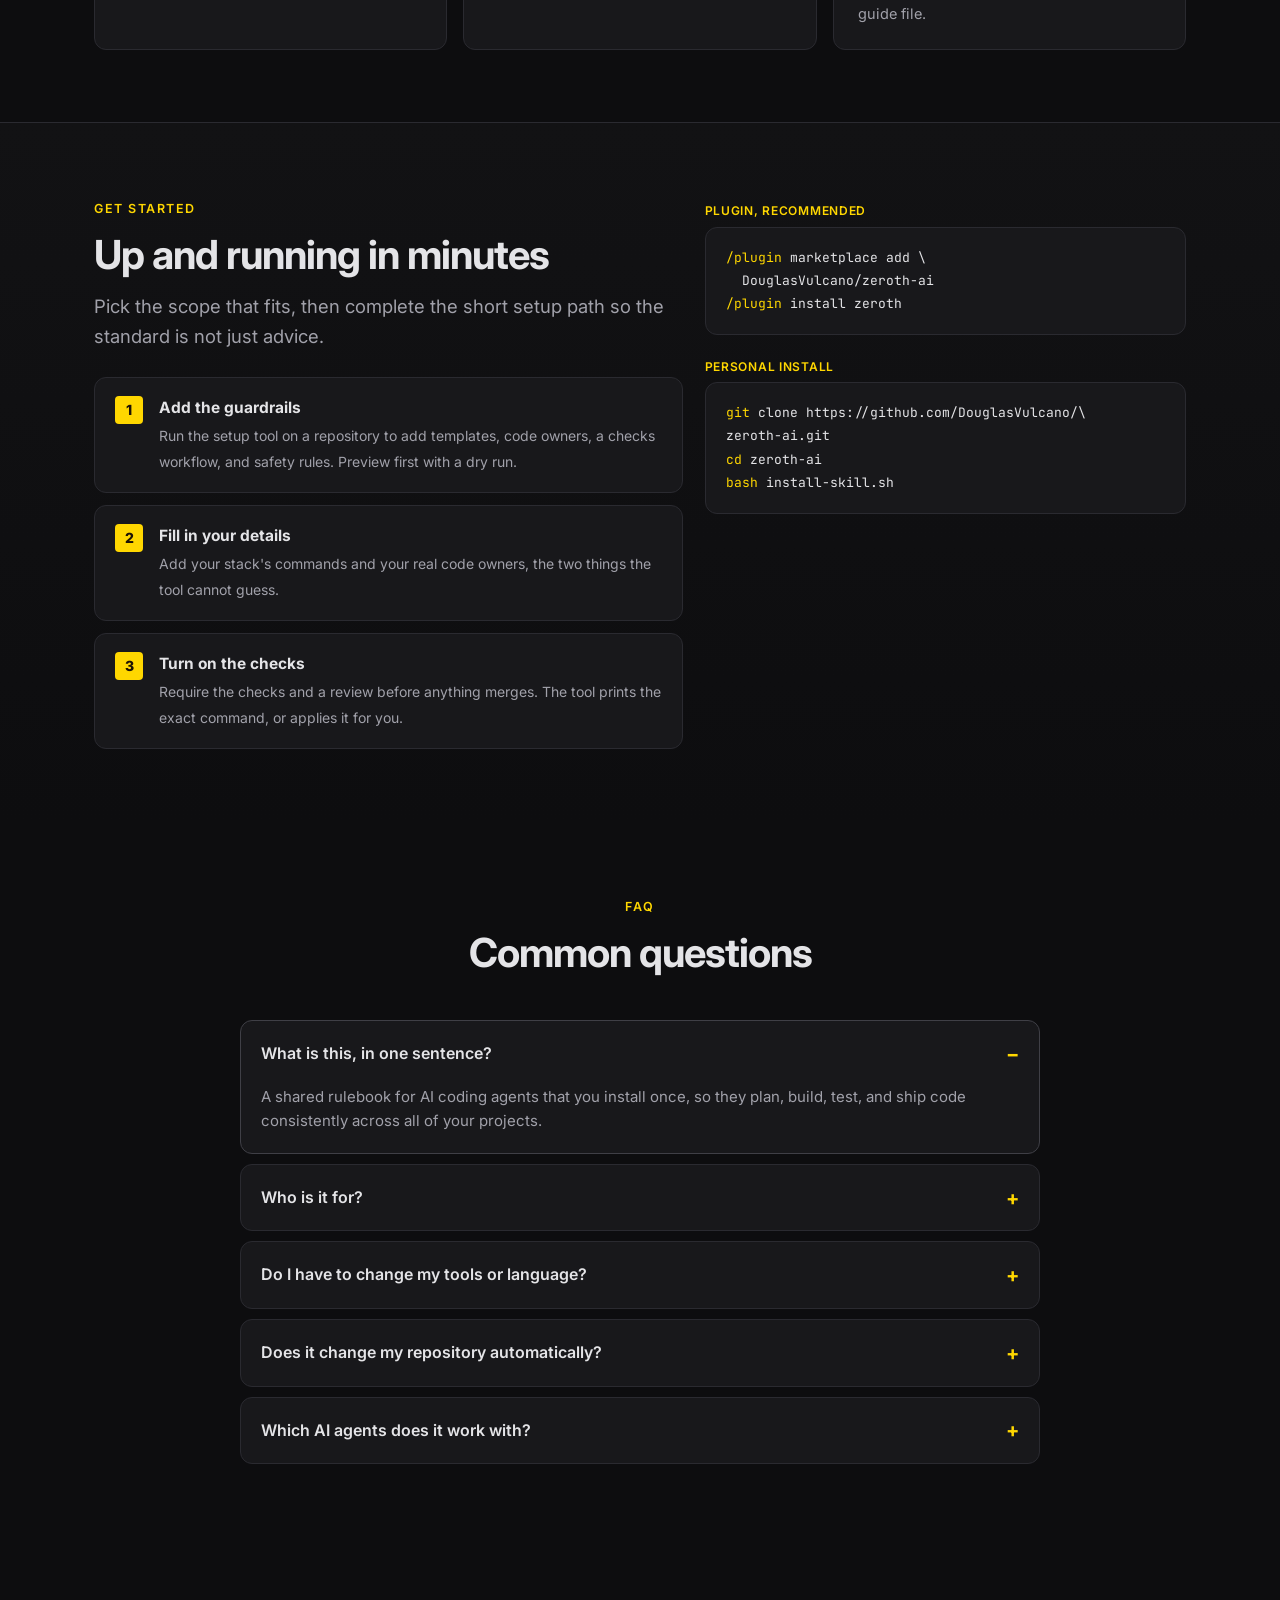
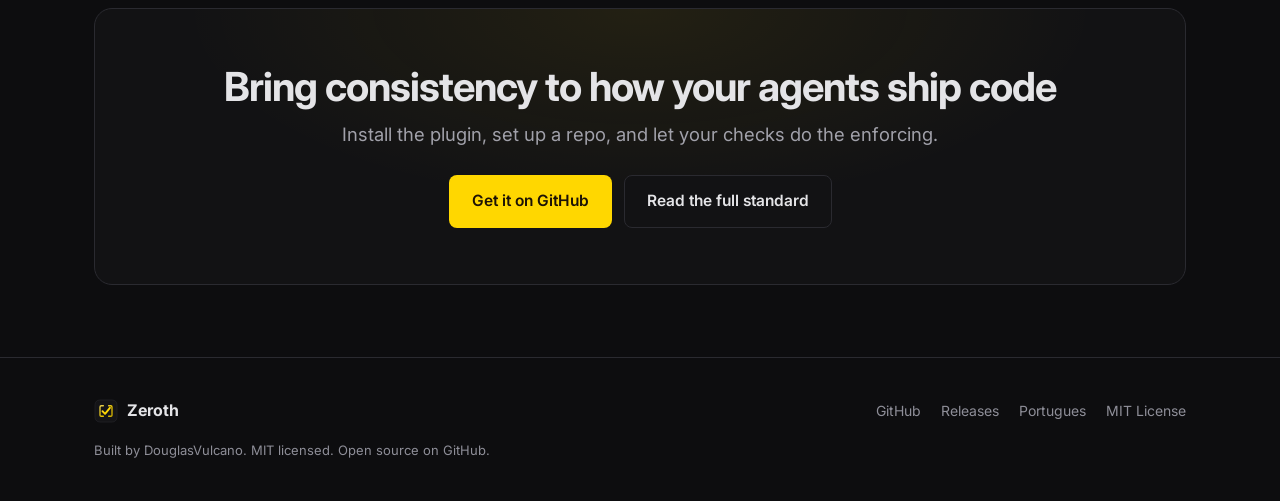
==== commit a074f50e: "docs: align messaging with what the skill alone delivers Three honesty fixes from a positioning revi" ====
--- a/docs/index.html
+++ b/docs/index.html
@@ -41,7 +41,7 @@
 {"@type":"Question","name":"Who is it for?","acceptedAnswer":{"@type":"Answer","text":"Anyone using AI coding assistants like Claude Code who wants consistent, reviewed, and tested output, whether you are a solo developer or a whole team."}},
 {"@type":"Question","name":"Do I have to change my tools or programming language?","acceptedAnswer":{"@type":"Answer","text":"No. The quality checks are defined as goals and mapped to your existing stack, so it works with JavaScript, Python, Go, Rust, Java, .NET, and more."}},
 {"@type":"Question","name":"Does it change my repository automatically?","acceptedAnswer":{"@type":"Answer","text":"No. It sets up the pieces and shows you the commands; you decide when to turn on the checks and review rules that enforce the standard. Nothing is changed without your confirmation."}},
-{"@type":"Question","name":"Which AI agents does it work with?","acceptedAnswer":{"@type":"Answer","text":"Any agent that reads a shared guide file. It is built to be model-agnostic, so the same standard applies across Claude Code, Cursor, Copilot, and others."}}
+{"@type":"Question","name":"Which AI agents does it work with?","acceptedAnswer":{"@type":"Answer","text":"The plugin and skill install into Claude Code. For other agents (Cursor, Copilot, Codex), point them at the AGENTS.md the setup tool generates (it imports zeroth.md) and they read the same standard. Enforcement lives in your repo (CI plus branch protection), so it applies the same way whichever agent writes the code."}}
 ]}
 </script>
 </head>
@@ -66,7 +66,7 @@
     <div class="wrap hero-in">
       <span class="tag"><span class="dot"></span> <b>v1.5.0</b> · Works with Claude Code</span>
       <h1>One standard your AI coding agents <span class="g">actually follow</span>.</h1>
-      <p class="lede">AI assistants like Claude Code are powerful, but every project ends up with its own patchwork of instructions. This is a single, shared rulebook you install once, so your agents plan, write, test, and ship code the same way, everywhere.</p>
+      <p class="lede">One shared rulebook you install once, so every agent plans, writes, tests, and ships the same way. Your CI and review rules make it stick.</p>
       <div class="cta">
         <a class="btn btn-gold btn-lg" href="#install">Get started</a>
         <a class="btn btn-ghost btn-lg" href="https://github.com/DouglasVulcano/zeroth-ai" target="_blank" rel="noopener"><svg width="17" height="17" viewBox="0 0 16 16" fill="currentColor" aria-hidden="true"><path d="M8 0C3.58 0 0 3.58 0 8c0 3.54 2.29 6.53 5.47 7.59.4.07.55-.17.55-.38 0-.19-.01-.82-.01-1.49-2.01.37-2.53-.49-2.69-.94-.09-.23-.48-.94-.82-1.13-.28-.15-.68-.52-.01-.53.63-.01 1.08.58 1.23.82.72 1.21 1.87.87 2.33.66.07-.52.28-.87.51-1.07-1.78-.2-3.64-.89-3.64-3.95 0-.87.31-1.59.82-2.15-.08-.2-.36-1.02.08-2.12 0 0 .67-.21 2.2.82a7.6 7.6 0 014 0c1.53-1.04 2.2-.82 2.2-.82.44 1.1.16 1.92.08 2.12.51.56.82 1.27.82 2.15 0 3.07-1.87 3.75-3.65 3.95.29.25.54.73.54 1.48 0 1.07-.01 1.93-.01 2.2 0 .21.15.46.55.38A8.01 8.01 0 0016 8c0-4.42-3.58-8-8-8z"/></svg>Star on GitHub</a>
@@ -163,7 +163,7 @@
         <details><summary>Who is it for?</summary><p>Anyone using AI coding assistants like Claude Code who wants consistent, reviewed, and tested output, whether you are a solo developer or a whole team.</p></details>
         <details><summary>Do I have to change my tools or language?</summary><p>No. The quality checks are goals mapped to your existing stack, so it works with JavaScript, Python, Go, Rust, Java, .NET, and more.</p></details>
         <details><summary>Does it change my repository automatically?</summary><p>No. It sets up the pieces and shows you the commands; you decide when to turn on the checks and review rules that enforce the standard. Nothing is changed without your confirmation.</p></details>
-        <details><summary>Which AI agents does it work with?</summary><p>Any agent that reads a shared guide file. It is built to be model-agnostic, so the same standard applies across Claude Code, Cursor, Copilot, and others.</p></details>
+        <details><summary>Which AI agents does it work with?</summary><p>The plugin and skill install into Claude Code. For other agents (Cursor, Copilot, Codex), point them at the <code>AGENTS.md</code> the setup tool generates (it imports <code>zeroth.md</code>) and they read the same standard. Enforcement lives in your repo (CI plus branch protection), so it applies the same way whichever agent writes the code.</p></details>
       </div>
     </div>
   </section>
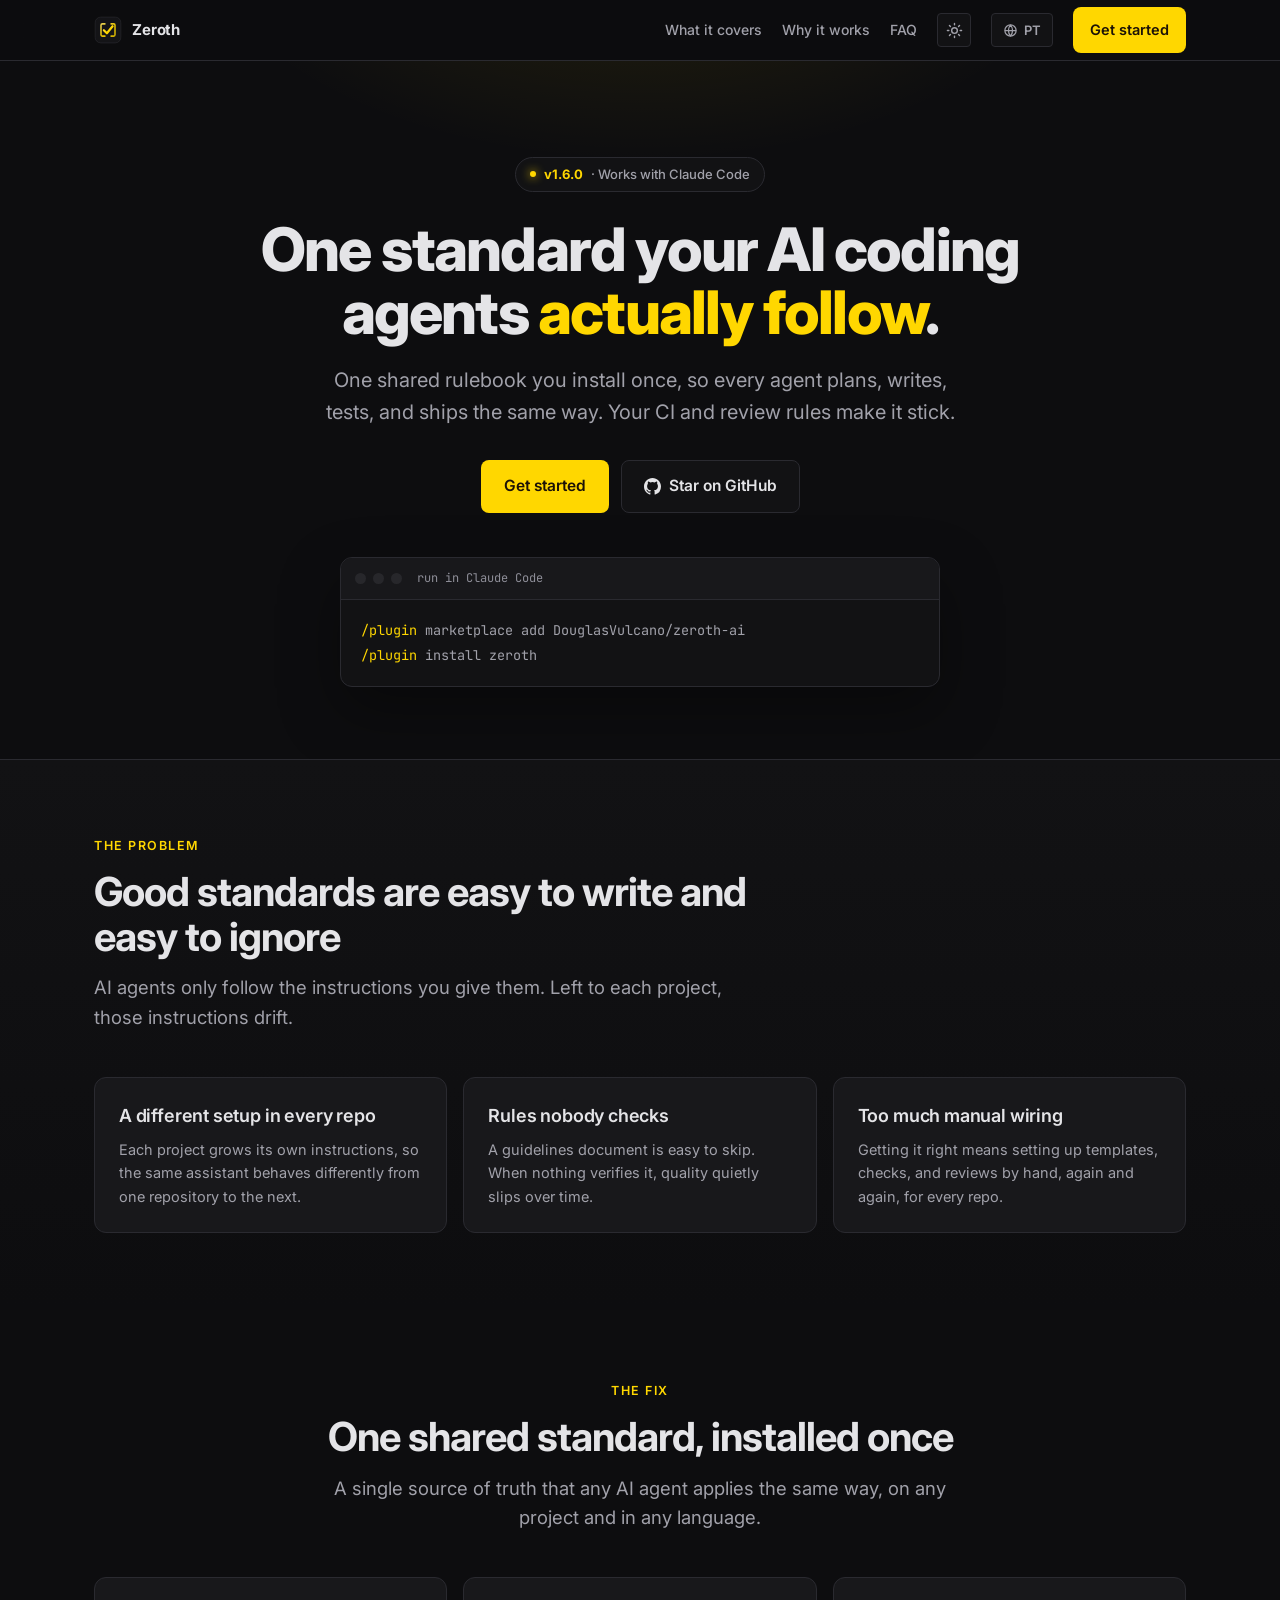
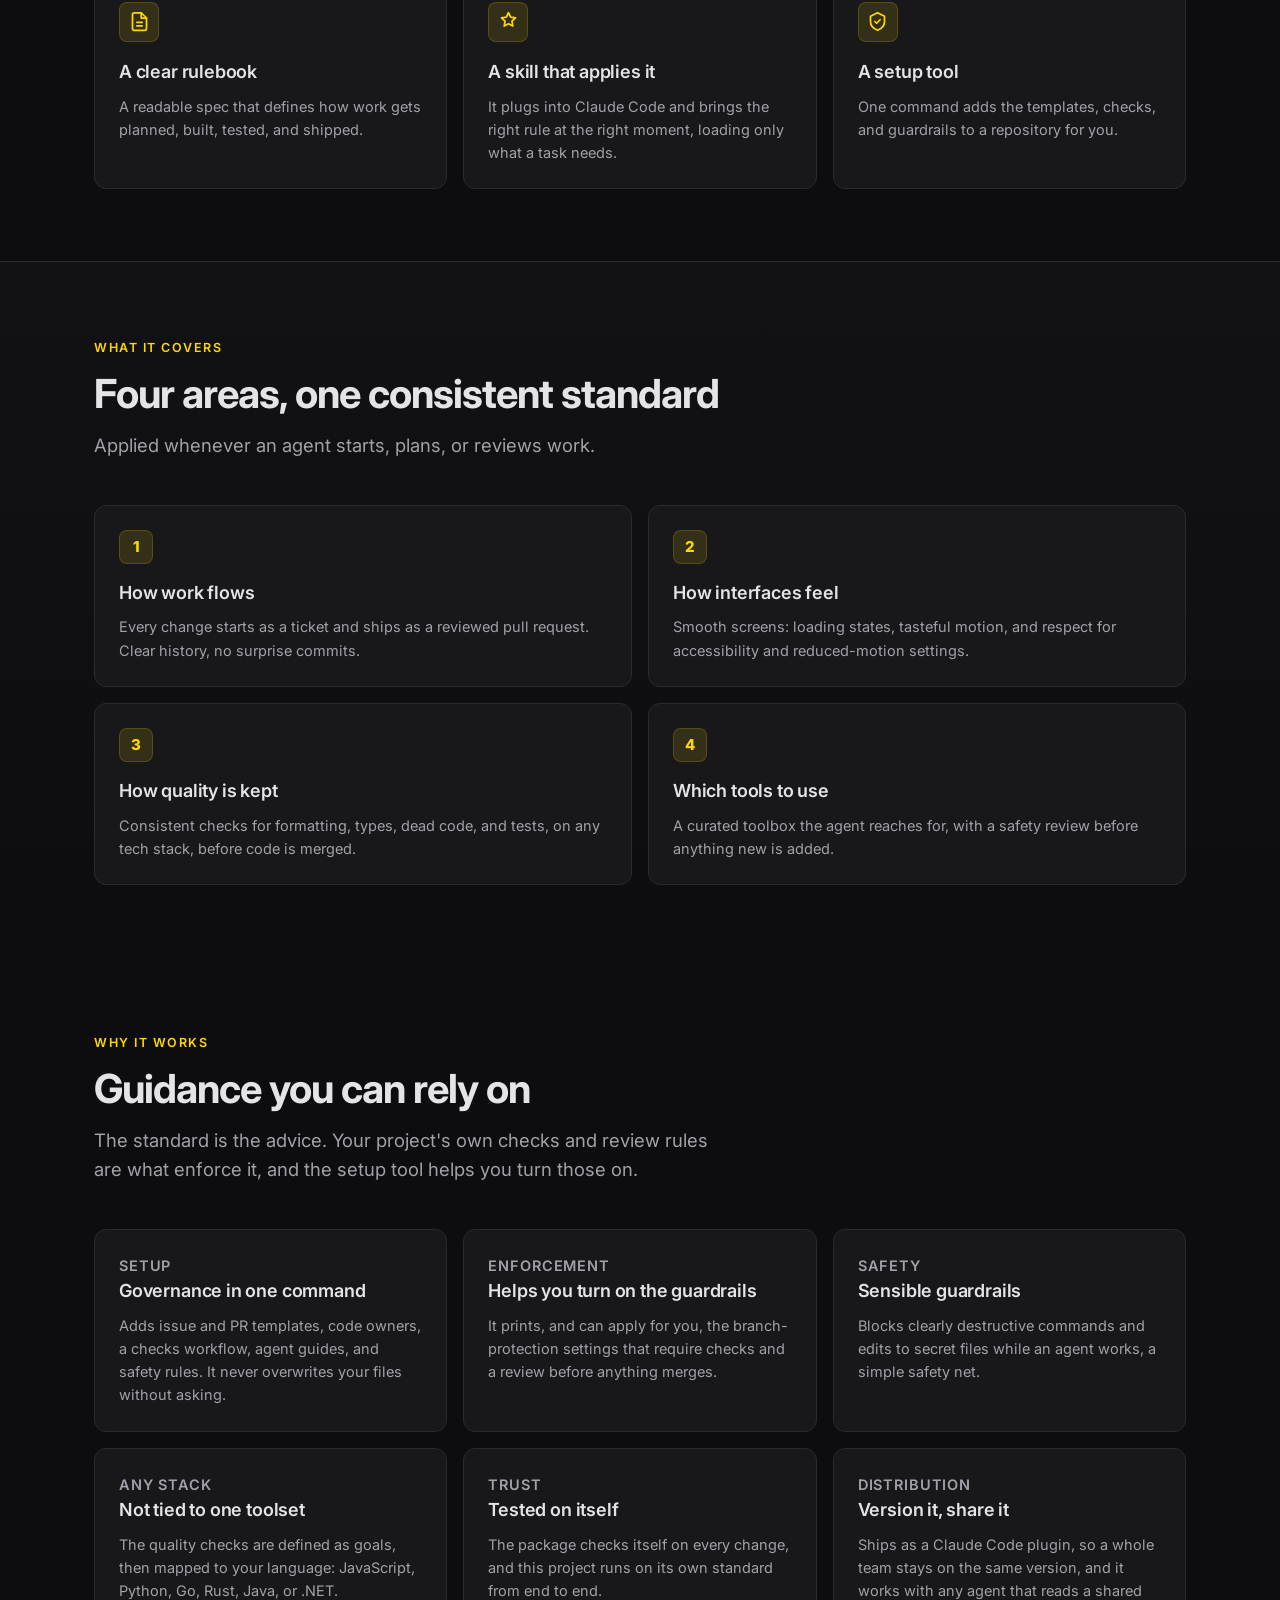
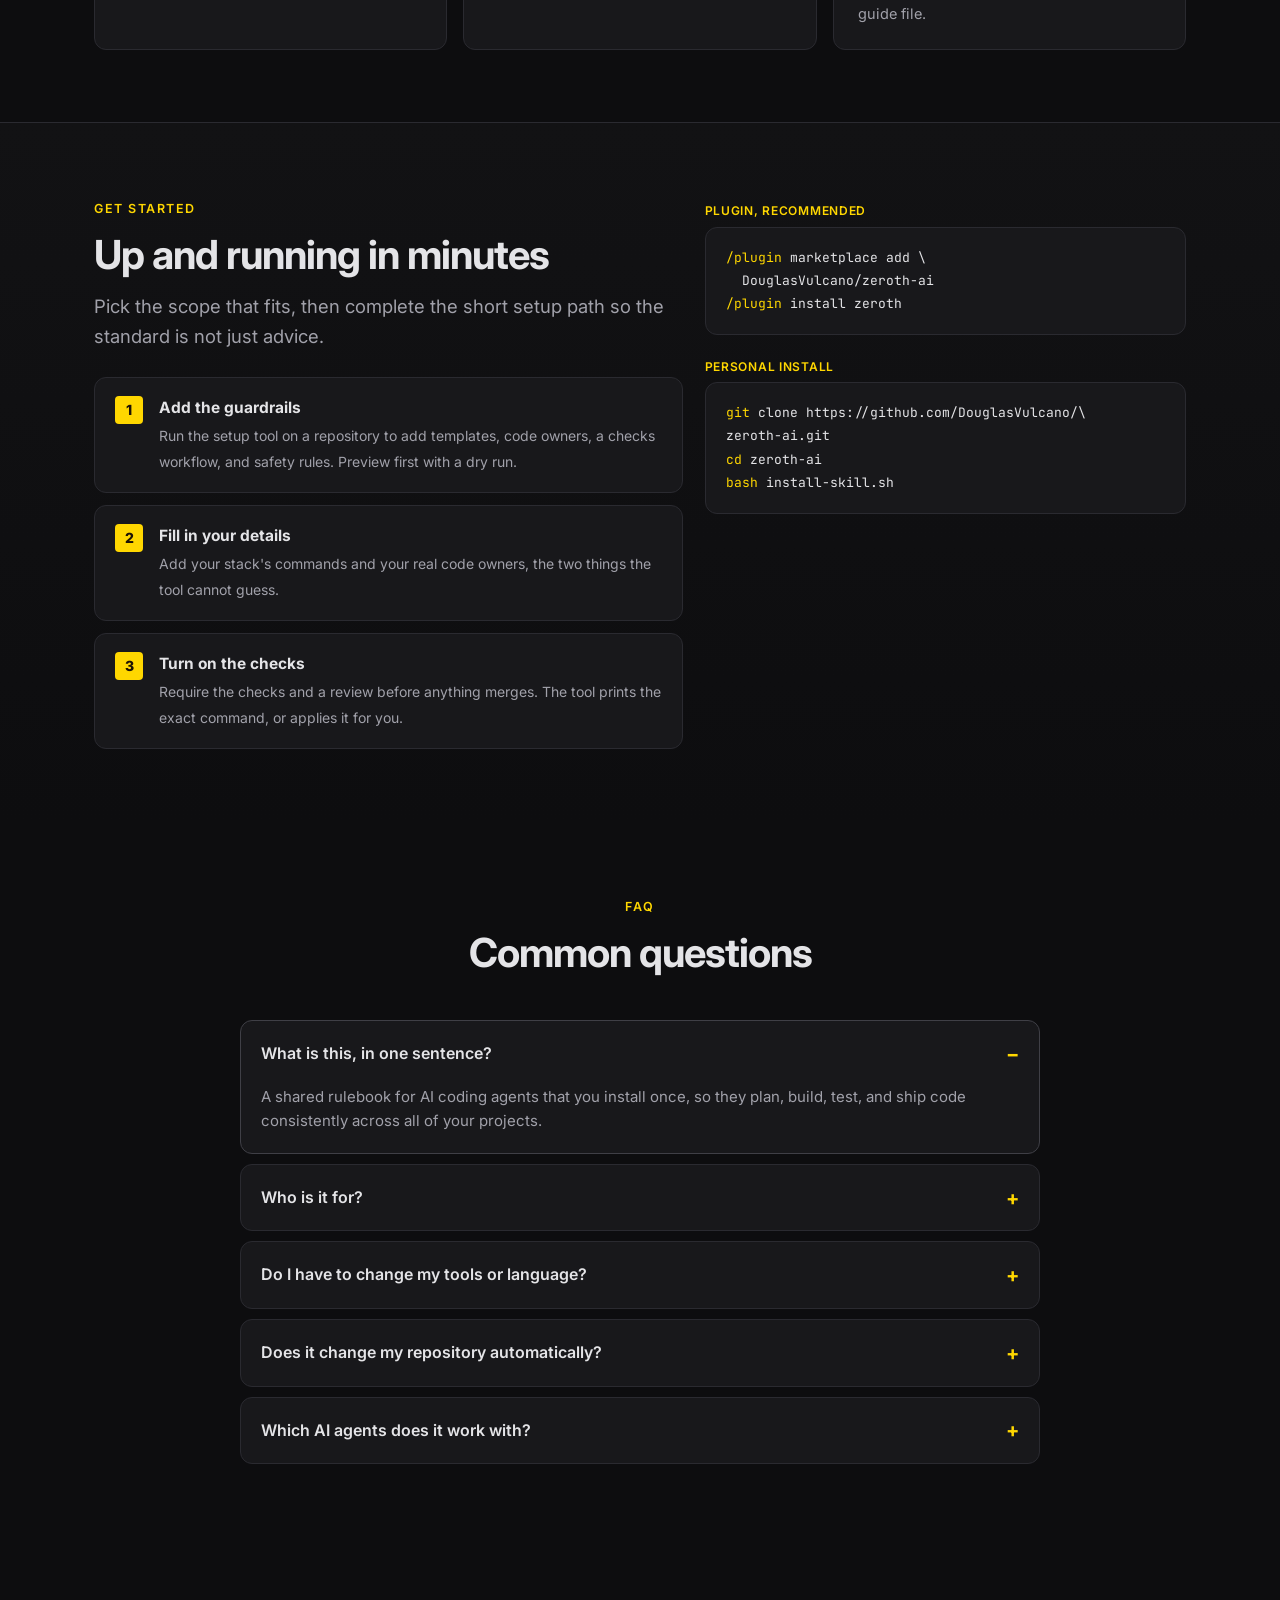
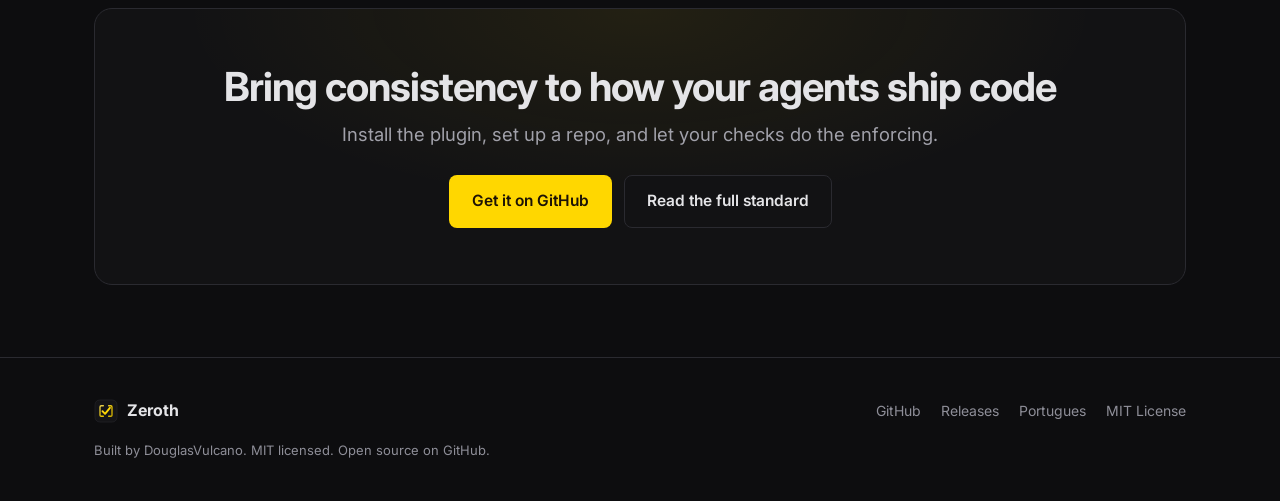
==== commit 40b1a495: "docs(site): sync displayed version to 1.6.0 Update the hero badge and JSON-LD softwareVersion (EN + " ====
--- a/docs/index.html
+++ b/docs/index.html
@@ -33,7 +33,7 @@
 <link href="https://fonts.googleapis.com/css2?family=Inter:wght@400;500;600;700;800&family=JetBrains+Mono:wght@400;500;600&display=swap" rel="stylesheet">
 <link rel="stylesheet" href="style.css">
 <script type="application/ld+json">
-{"@context":"https://schema.org","@type":"SoftwareApplication","name":"Zeroth","applicationCategory":"DeveloperApplication","operatingSystem":"Cross-platform","description":"One shared engineering standard for AI coding agents like Claude Code. Install it once, and your agents plan, build, test, and ship code the same way on every project.","url":"https://douglasvulcano.github.io/zeroth-ai/","codeRepository":"https://github.com/DouglasVulcano/zeroth-ai","softwareVersion":"1.5.0","inLanguage":["en","pt-BR"],"license":"https://opensource.org/licenses/MIT","author":{"@type":"Person","name":"DouglasVulcano"},"offers":{"@type":"Offer","price":"0","priceCurrency":"USD"}}
+{"@context":"https://schema.org","@type":"SoftwareApplication","name":"Zeroth","applicationCategory":"DeveloperApplication","operatingSystem":"Cross-platform","description":"One shared engineering standard for AI coding agents like Claude Code. Install it once, and your agents plan, build, test, and ship code the same way on every project.","url":"https://douglasvulcano.github.io/zeroth-ai/","codeRepository":"https://github.com/DouglasVulcano/zeroth-ai","softwareVersion":"1.6.0","inLanguage":["en","pt-BR"],"license":"https://opensource.org/licenses/MIT","author":{"@type":"Person","name":"DouglasVulcano"},"offers":{"@type":"Offer","price":"0","priceCurrency":"USD"}}
 </script>
 <script type="application/ld+json">
 {"@context":"https://schema.org","@type":"FAQPage","mainEntity":[
@@ -64,7 +64,7 @@
 <main id="top">
   <section class="hero">
     <div class="wrap hero-in">
-      <span class="tag"><span class="dot"></span> <b>v1.5.0</b> · Works with Claude Code</span>
+      <span class="tag"><span class="dot"></span> <b>v1.6.0</b> · Works with Claude Code</span>
       <h1>One standard your AI coding agents <span class="g">actually follow</span>.</h1>
       <p class="lede">One shared rulebook you install once, so every agent plans, writes, tests, and ships the same way. Your CI and review rules make it stick.</p>
       <div class="cta">
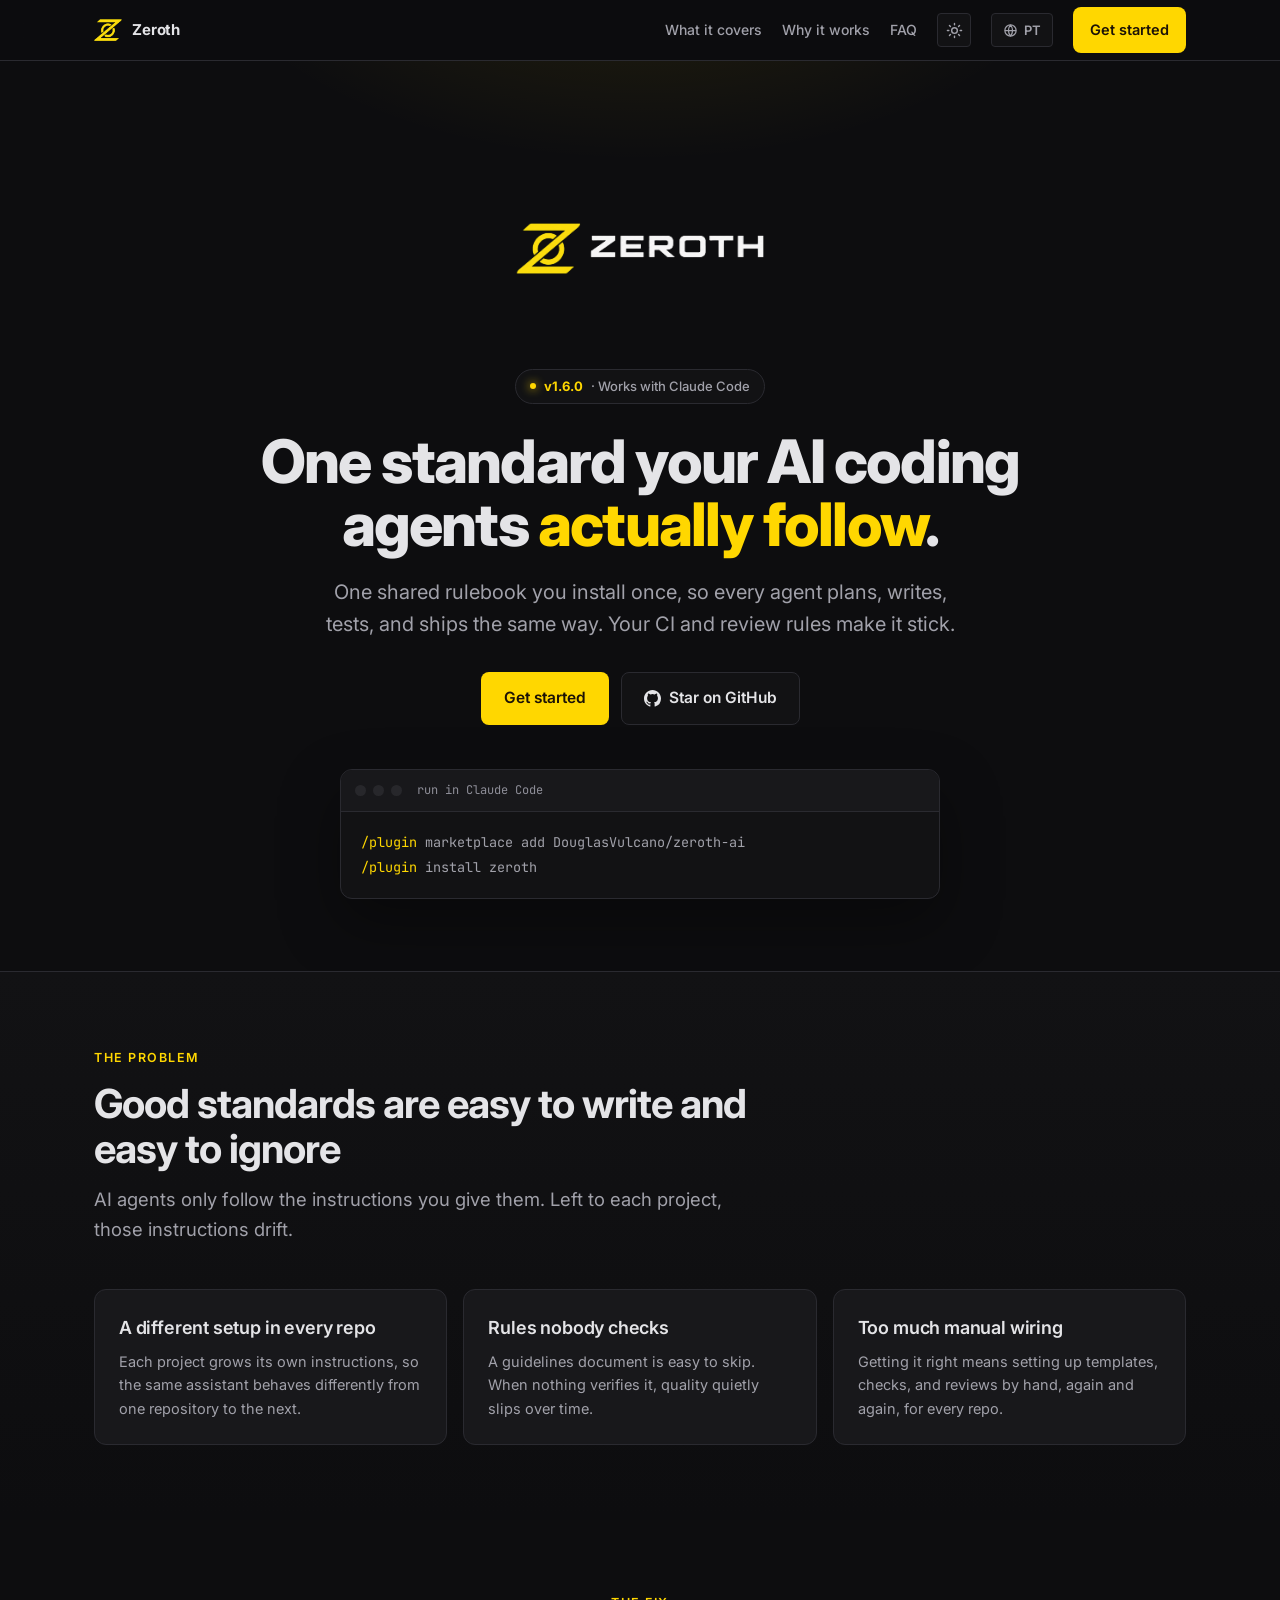
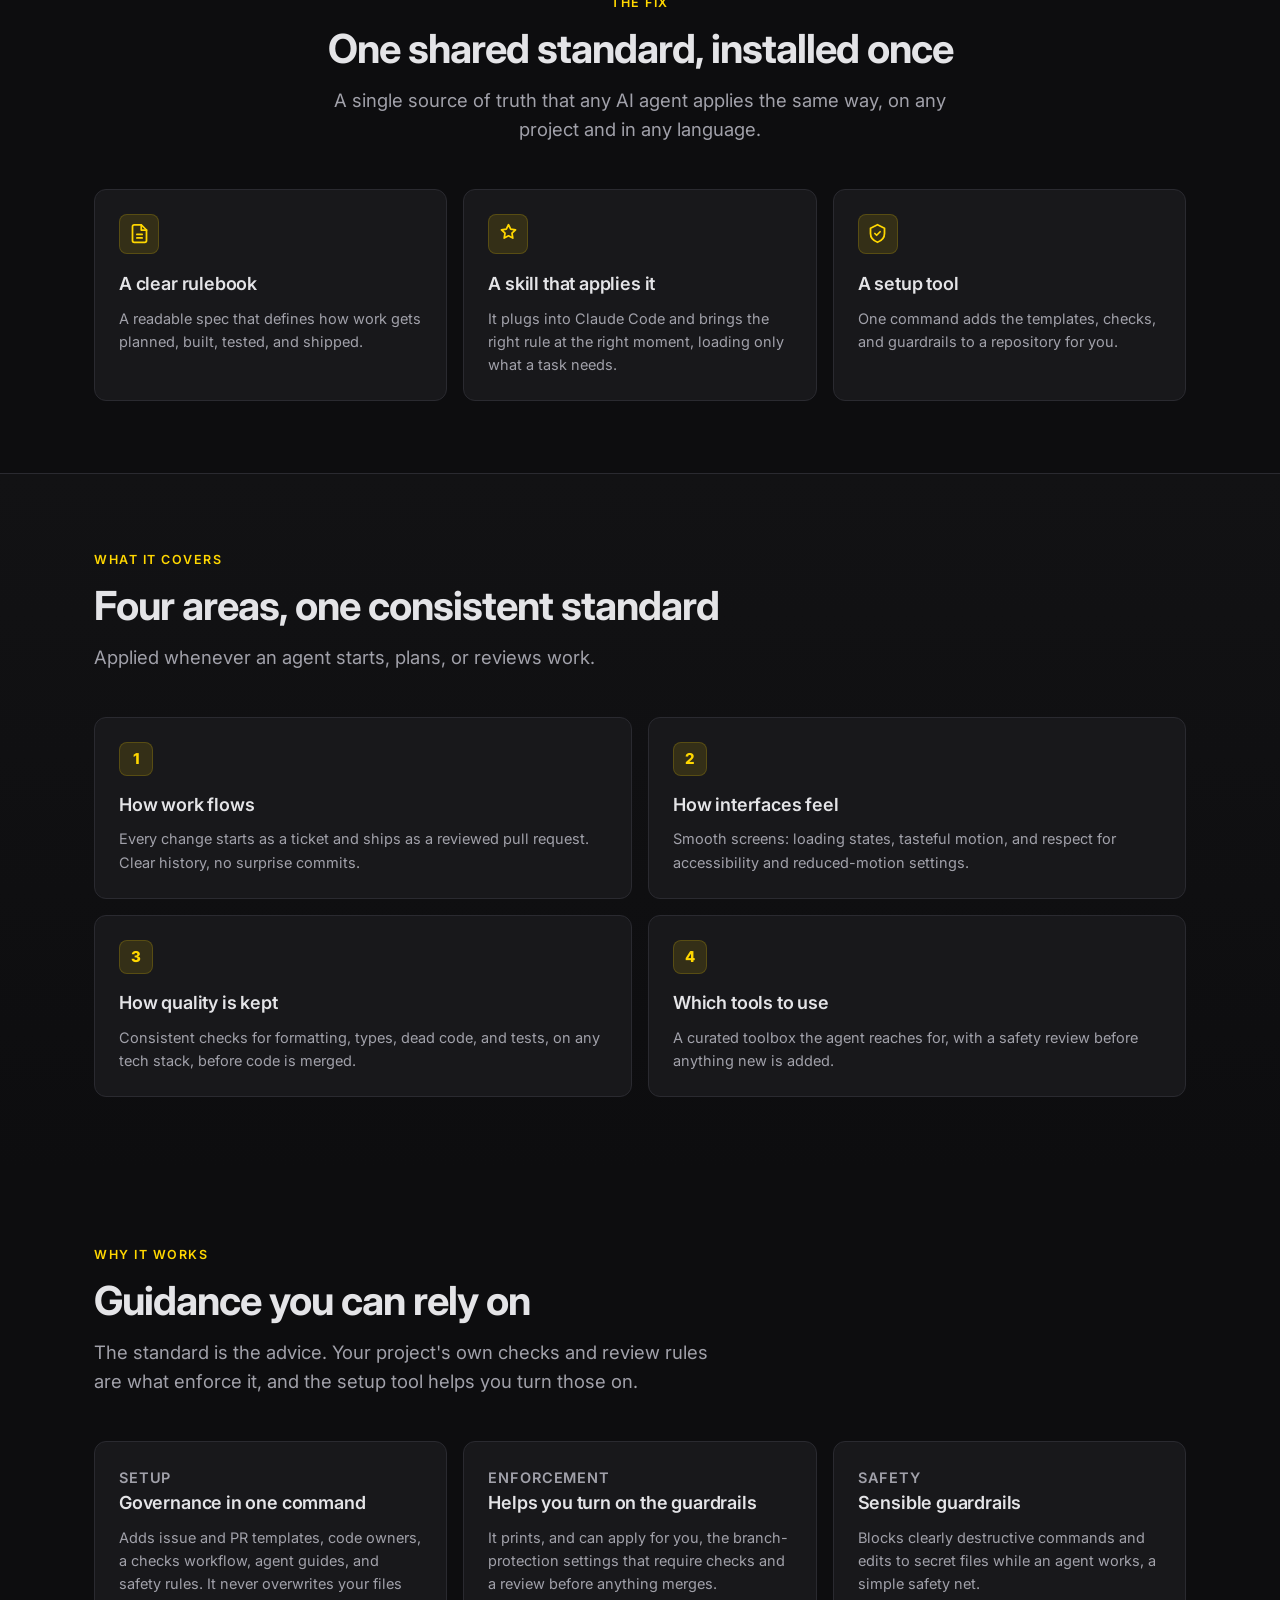
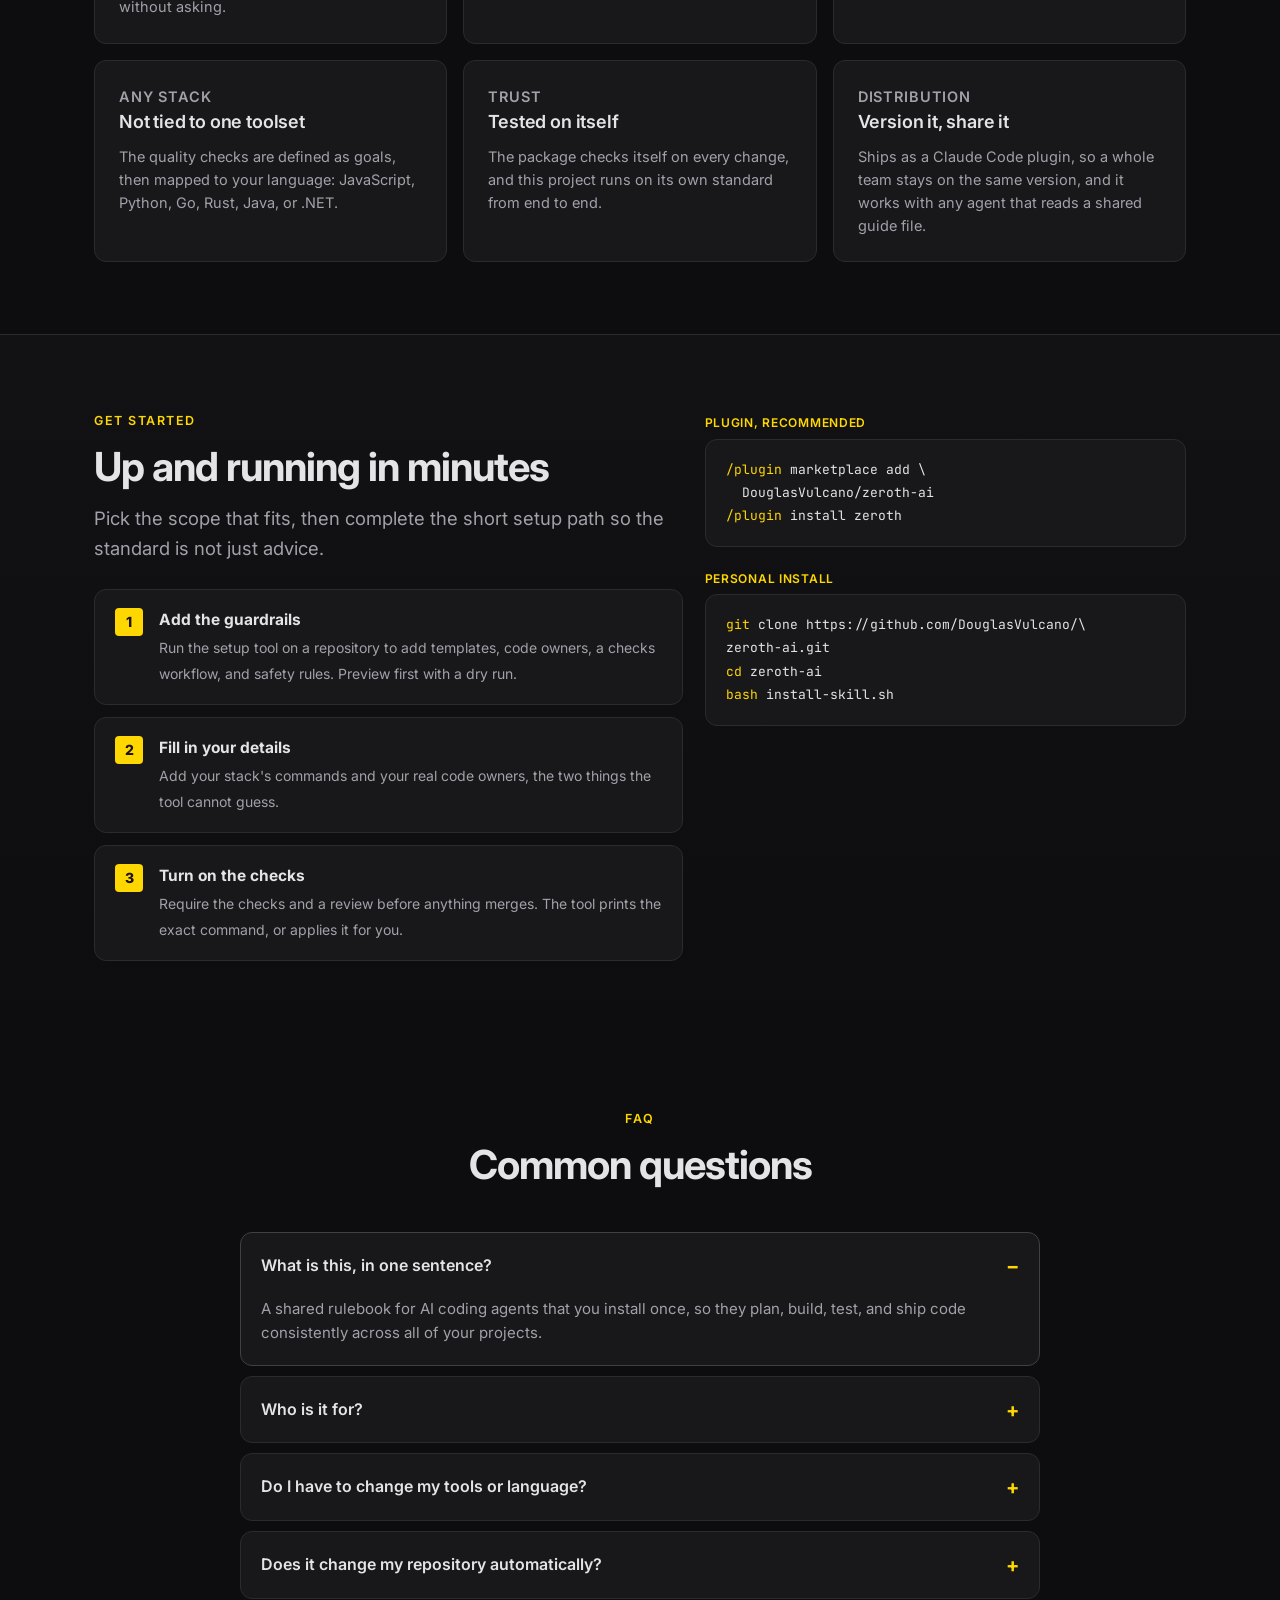
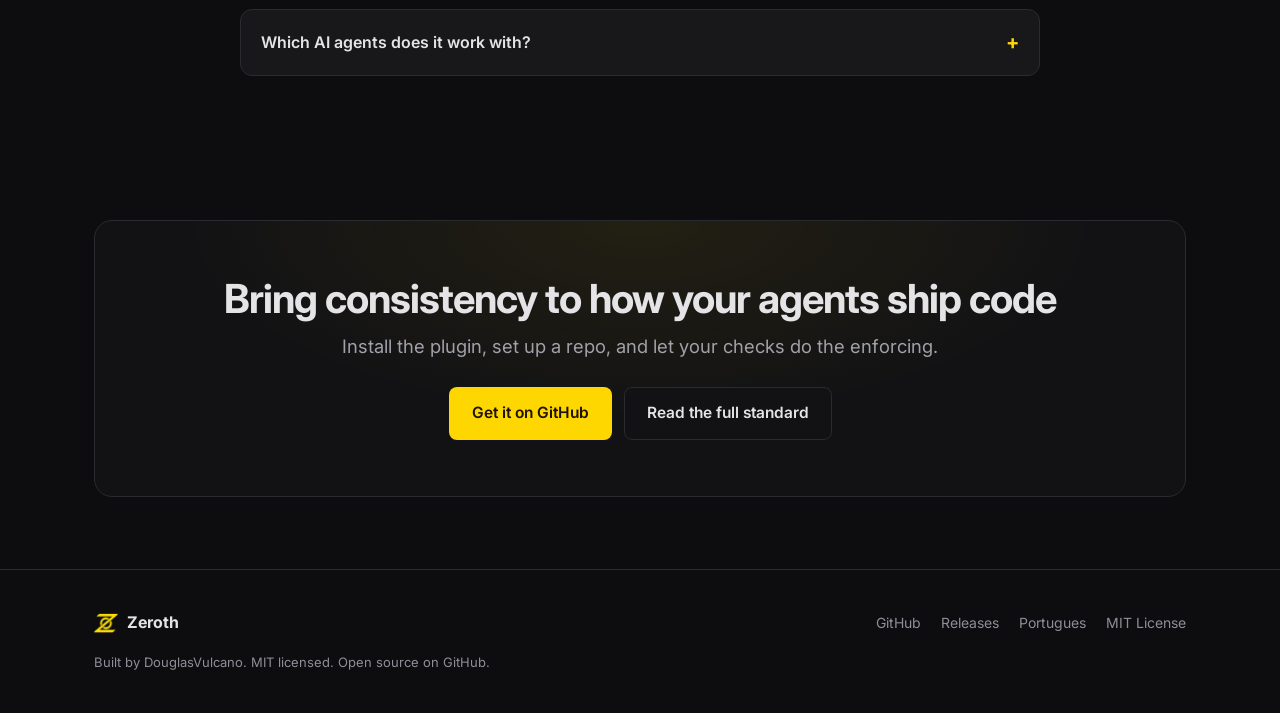
==== commit 0bc5eba2: "docs: add brand assets and finish the 1.6.0 site/README messaging Re-applies the docs layer that did" ====
--- a/docs/index.html
+++ b/docs/index.html
@@ -10,7 +10,9 @@
 <meta name="keywords" content="AI engineering standards, Claude Code, AI coding agents, coding standards, governance, AGENTS.md, CI gate, code review, developer tools, MCP, plugin">
 <meta name="author" content="DouglasVulcano">
 <meta name="robots" content="index, follow, max-image-preview:large">
-<link rel="icon" type="image/svg+xml" href="favicon.svg">
+<link rel="icon" type="image/x-icon" href="favicon.ico">
+<link rel="icon" type="image/png" href="icon.png">
+<link rel="apple-touch-icon" href="icon.png">
 <meta name="theme-color" content="#0d0d0f">
 <link rel="canonical" href="https://douglasvulcano.github.io/zeroth-ai/">
 <link rel="alternate" hreflang="en" href="https://douglasvulcano.github.io/zeroth-ai/">
@@ -21,13 +23,13 @@
 <meta property="og:title" content="Zeroth">
 <meta property="og:description" content="One shared rulebook for AI coding agents. Install it once, and they plan, build, test, and ship code the same way on every project.">
 <meta property="og:url" content="https://douglasvulcano.github.io/zeroth-ai/">
-<meta property="og:image" content="https://douglasvulcano.github.io/zeroth-ai/logo.svg">
+<meta property="og:image" content="https://douglasvulcano.github.io/zeroth-ai/icon.png">
 <meta property="og:locale" content="en_US">
 <meta property="og:locale:alternate" content="pt_BR">
 <meta name="twitter:card" content="summary">
 <meta name="twitter:title" content="Zeroth">
 <meta name="twitter:description" content="One shared rulebook for AI coding agents. Install once, ship consistently on every project.">
-<meta name="twitter:image" content="https://douglasvulcano.github.io/zeroth-ai/logo.svg">
+<meta name="twitter:image" content="https://douglasvulcano.github.io/zeroth-ai/icon.png">
 <link rel="preconnect" href="https://fonts.googleapis.com">
 <link rel="preconnect" href="https://fonts.gstatic.com" crossorigin>
 <link href="https://fonts.googleapis.com/css2?family=Inter:wght@400;500;600;700;800&family=JetBrains+Mono:wght@400;500;600&display=swap" rel="stylesheet">
@@ -49,7 +51,7 @@
 
 <header class="nav">
   <div class="wrap nav-in">
-    <a class="brand" href="#top" aria-label="Zeroth home"><svg viewBox="0 0 128 128" aria-hidden="true"><defs><linearGradient id="lg" x1="40" y1="34" x2="88" y2="94" gradientUnits="userSpaceOnUse"><stop stop-color="#ffe353"/><stop offset=".55" stop-color="#ffd700"/><stop offset="1" stop-color="#e6c200"/></linearGradient></defs><rect x="4" y="4" width="120" height="120" rx="27" fill="#141417"/><rect x="5" y="5" width="118" height="118" rx="26" fill="none" stroke="#3f3f46" stroke-width="1.5"/><g stroke="url(#lg)" fill="none" stroke-linecap="round" stroke-linejoin="round"><path d="M50 36 H38 a6 6 0 0 0 -6 6 V86 a6 6 0 0 0 6 6 H50" stroke-width="7" opacity=".9"/><path d="M78 36 H90 a6 6 0 0 1 6 6 V86 a6 6 0 0 1 -6 6 H78" stroke-width="7" opacity=".9"/><path d="M45 65 L59 79 L85 47" stroke-width="10"/></g></svg><span>Zeroth</span></a>
+    <a class="brand" href="#top" aria-label="Zeroth home"><img src="icon.png" alt="" width="28" height="28"><span>Zeroth</span></a>
     <nav class="nav-links">
       <a class="link" href="#pillars">What it covers</a>
       <a class="link" href="#features">Why it works</a>
@@ -64,6 +66,8 @@
 <main id="top">
   <section class="hero">
     <div class="wrap hero-in">
+      <img class="hero-logo dark" src="logo.png" alt="Zeroth" width="380">
+      <img class="hero-logo light" src="icon.png" alt="Zeroth" width="120">
       <span class="tag"><span class="dot"></span> <b>v1.6.0</b> · Works with Claude Code</span>
       <h1>One standard your AI coding agents <span class="g">actually follow</span>.</h1>
       <p class="lede">One shared rulebook you install once, so every agent plans, writes, tests, and ships the same way. Your CI and review rules make it stick.</p>
@@ -184,7 +188,7 @@
 
 <footer>
   <div class="wrap foot-in">
-    <div class="foot-brand"><svg viewBox="0 0 128 128" aria-hidden="true"><defs><linearGradient id="fg" x1="40" y1="34" x2="88" y2="94" gradientUnits="userSpaceOnUse"><stop stop-color="#ffe353"/><stop offset=".55" stop-color="#ffd700"/><stop offset="1" stop-color="#e6c200"/></linearGradient></defs><rect x="4" y="4" width="120" height="120" rx="27" fill="#141417"/><rect x="5" y="5" width="118" height="118" rx="26" fill="none" stroke="#3f3f46" stroke-width="1.5"/><g stroke="url(#fg)" fill="none" stroke-linecap="round" stroke-linejoin="round"><path d="M50 36 H38 a6 6 0 0 0 -6 6 V86 a6 6 0 0 0 6 6 H50" stroke-width="7" opacity=".9"/><path d="M78 36 H90 a6 6 0 0 1 6 6 V86 a6 6 0 0 1 -6 6 H78" stroke-width="7" opacity=".9"/><path d="M45 65 L59 79 L85 47" stroke-width="10"/></g></svg><span>Zeroth</span></div>
+    <div class="foot-brand"><img src="icon.png" alt="" width="24" height="24"><span>Zeroth</span></div>
     <nav class="foot-links">
       <a href="https://github.com/DouglasVulcano/zeroth-ai" target="_blank" rel="noopener">GitHub</a>
       <a href="https://github.com/DouglasVulcano/zeroth-ai/releases" target="_blank" rel="noopener">Releases</a>
--- a/docs/style.css
+++ b/docs/style.css
@@ -27,7 +27,7 @@
 header.nav{position:sticky;top:0;z-index:60;background:color-mix(in srgb,var(--s0) 78%,transparent);backdrop-filter:saturate(160%) blur(14px);border-bottom:1px solid var(--stroke)}
 .nav-in{display:flex;align-items:center;gap:14px;height:60px}
 .brand{display:flex;align-items:center;gap:10px;font-weight:700;font-size:15px;letter-spacing:-.01em}
-.brand svg{width:28px;height:28px}
+.brand svg,.brand img{width:28px;height:28px}
 .nav-links{margin-left:auto;display:flex;gap:20px;align-items:center}
 .nav-links a.link{color:var(--ink2);font-weight:500;font-size:14px}
 .nav-links a.link:hover{color:var(--ink)}
@@ -47,6 +47,11 @@
 .hero::before{content:"";position:absolute;top:-160px;left:50%;transform:translateX(-50%);width:1100px;height:620px;background:radial-gradient(60% 60% at 50% 0,#ffd7002e,#ffd7000d 40%,transparent 70%);pointer-events:none}
 .hero::after{content:"";position:absolute;inset:0;background:radial-gradient(80% 55% at 50% 0,transparent 40%,var(--s0) 78%);pointer-events:none}
 .hero-in{position:relative;z-index:1;max-width:840px;margin:0 auto}
+.hero-logo{margin:0 auto 22px;height:auto}
+.hero-logo.dark{display:block;max-width:min(380px,74vw)}
+.hero-logo.light{display:none;max-width:120px}
+:root[data-theme="light"] .hero-logo.dark{display:none}
+:root[data-theme="light"] .hero-logo.light{display:block}
 .tag{display:inline-flex;align-items:center;gap:8px;font-size:13px;font-weight:500;color:var(--ink2);background:var(--s1);border:1px solid var(--stroke);border-radius:999px;padding:6px 14px;margin-bottom:26px}
 .tag b{color:var(--acc-text);font-weight:700}
 .dot{width:6px;height:6px;border-radius:50%;background:var(--gold);box-shadow:0 0 10px var(--gold)}
@@ -98,7 +103,7 @@
 footer{border-top:1px solid var(--stroke);padding:40px 0;color:var(--muted);background:var(--s0)}
 .foot-in{display:flex;flex-wrap:wrap;gap:18px;align-items:center;justify-content:space-between}
 .foot-brand{display:flex;align-items:center;gap:9px;font-weight:700;color:var(--ink)}
-.foot-brand svg{width:24px;height:24px}
+.foot-brand svg,.foot-brand img{width:24px;height:24px}
 .foot-links{display:flex;gap:20px;flex-wrap:wrap}
 .foot-links a{color:var(--muted);font-size:14px} .foot-links a:hover{color:var(--ink)}
 @media (prefers-reduced-motion:reduce){
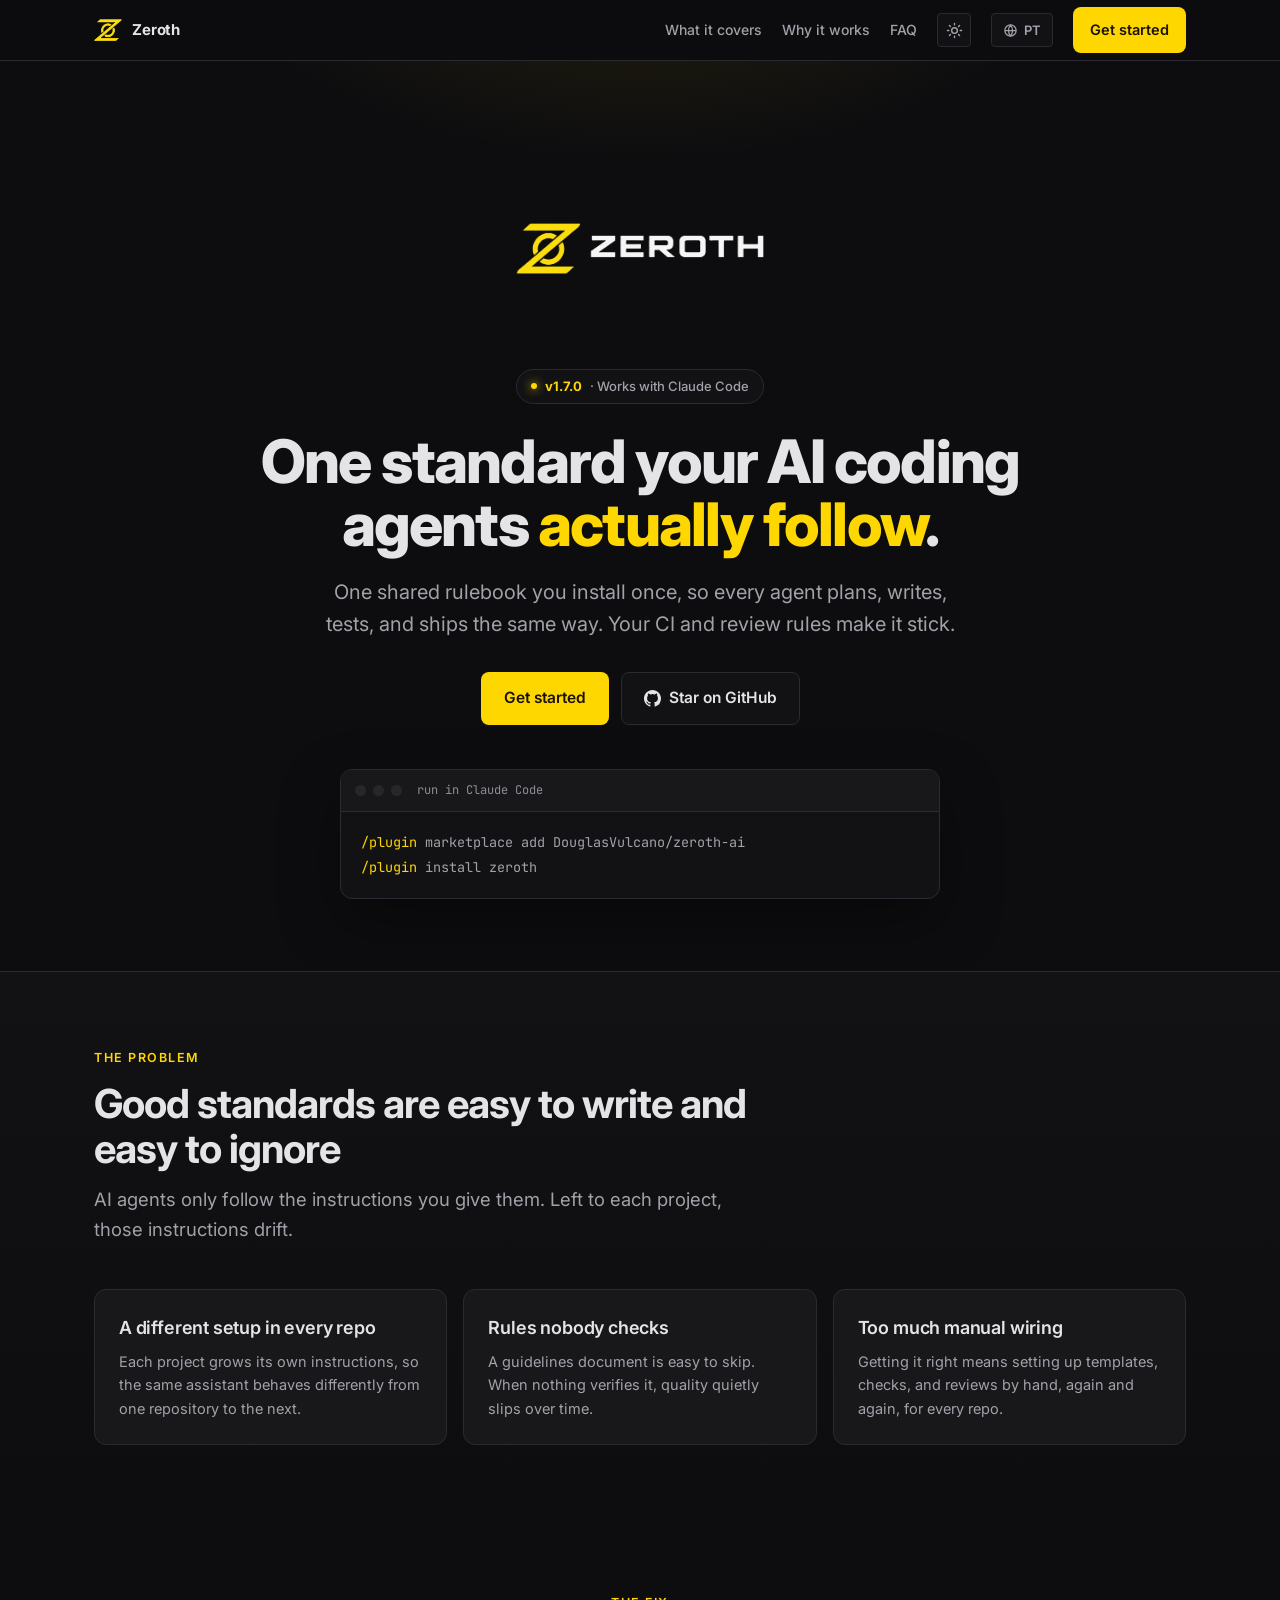
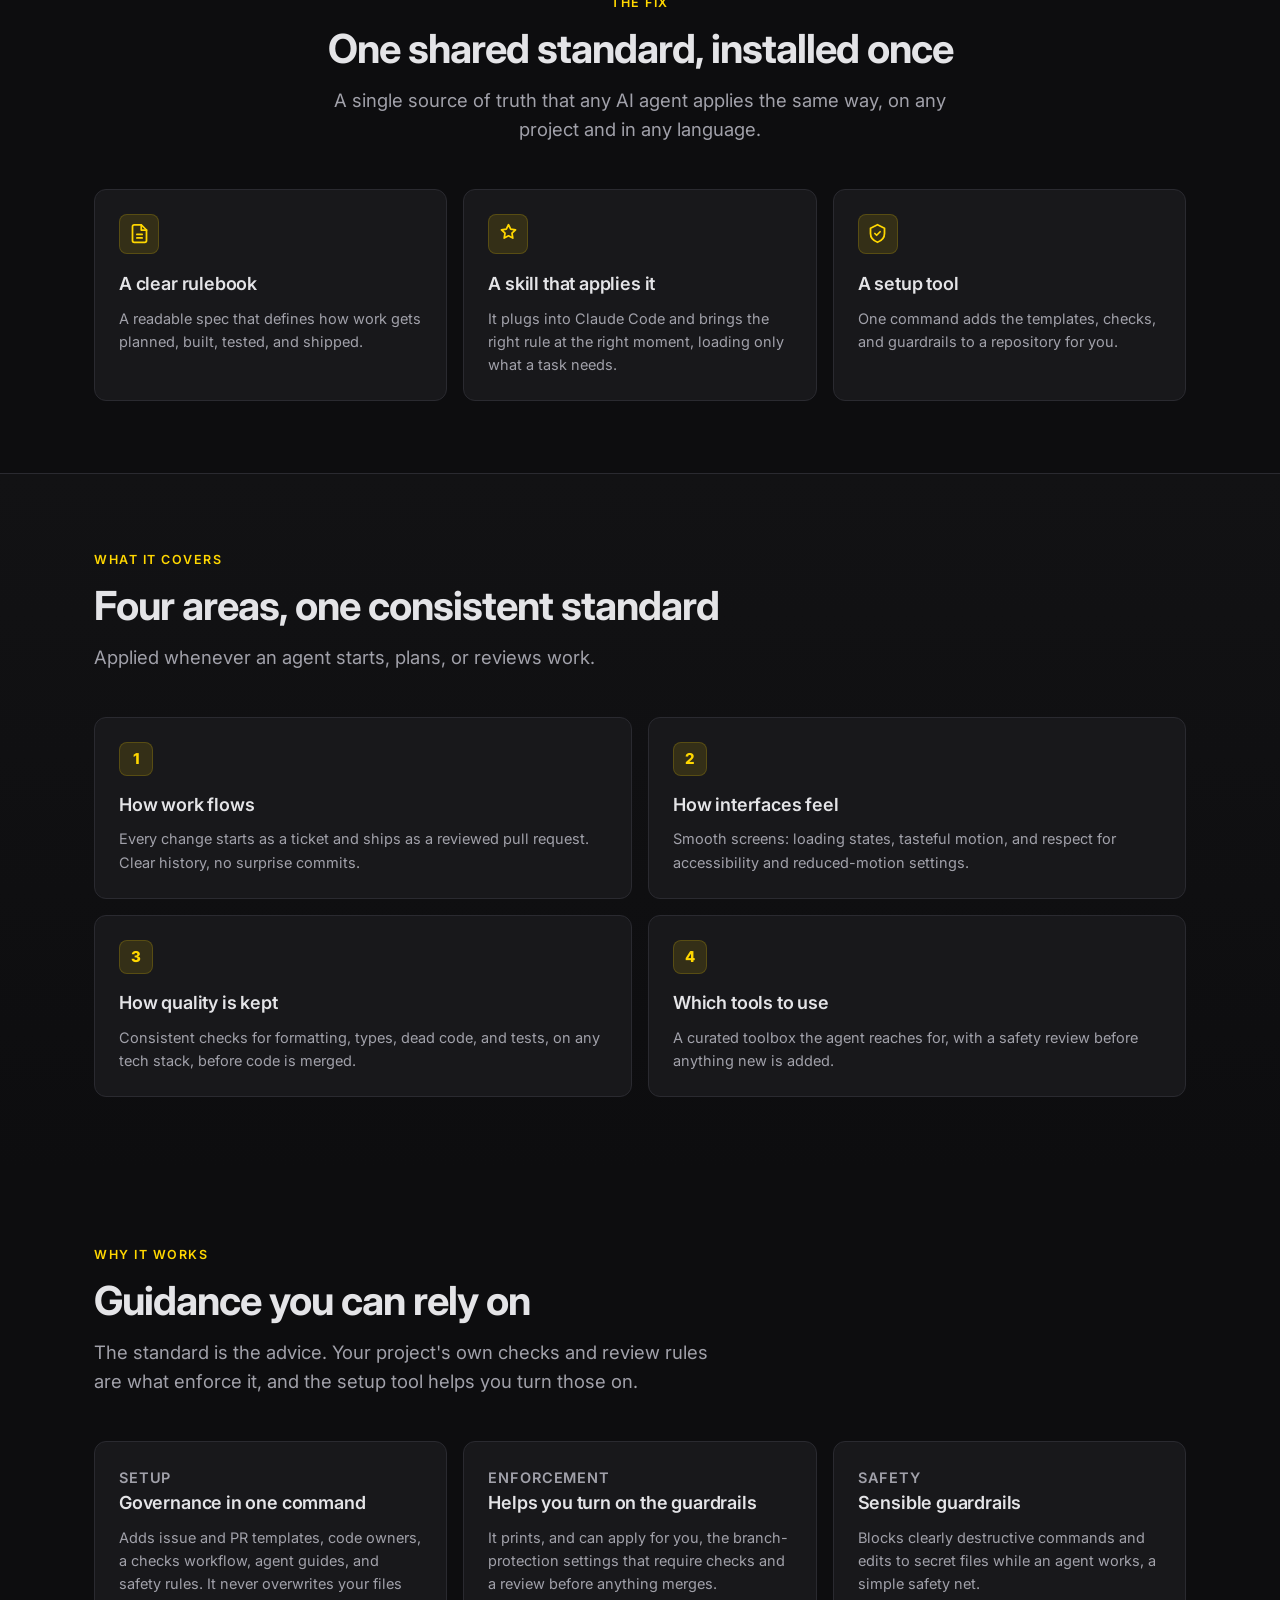
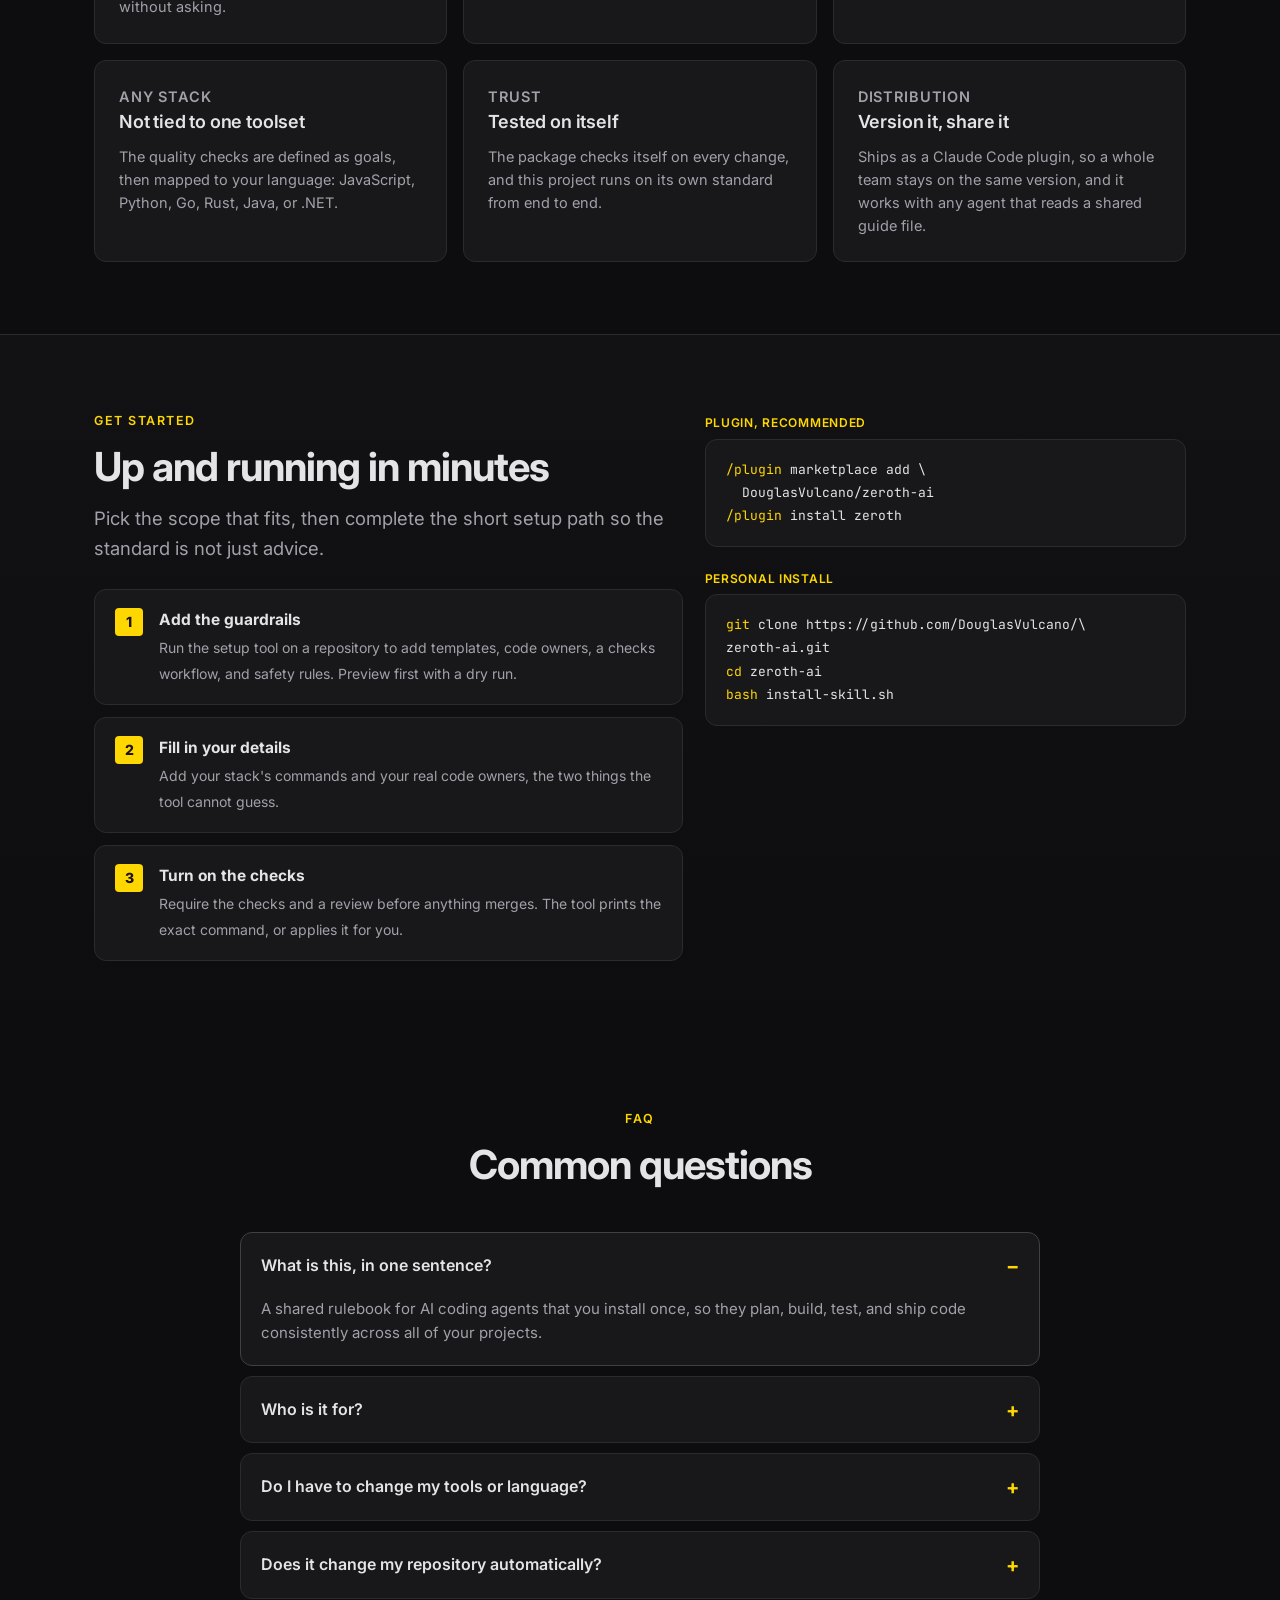
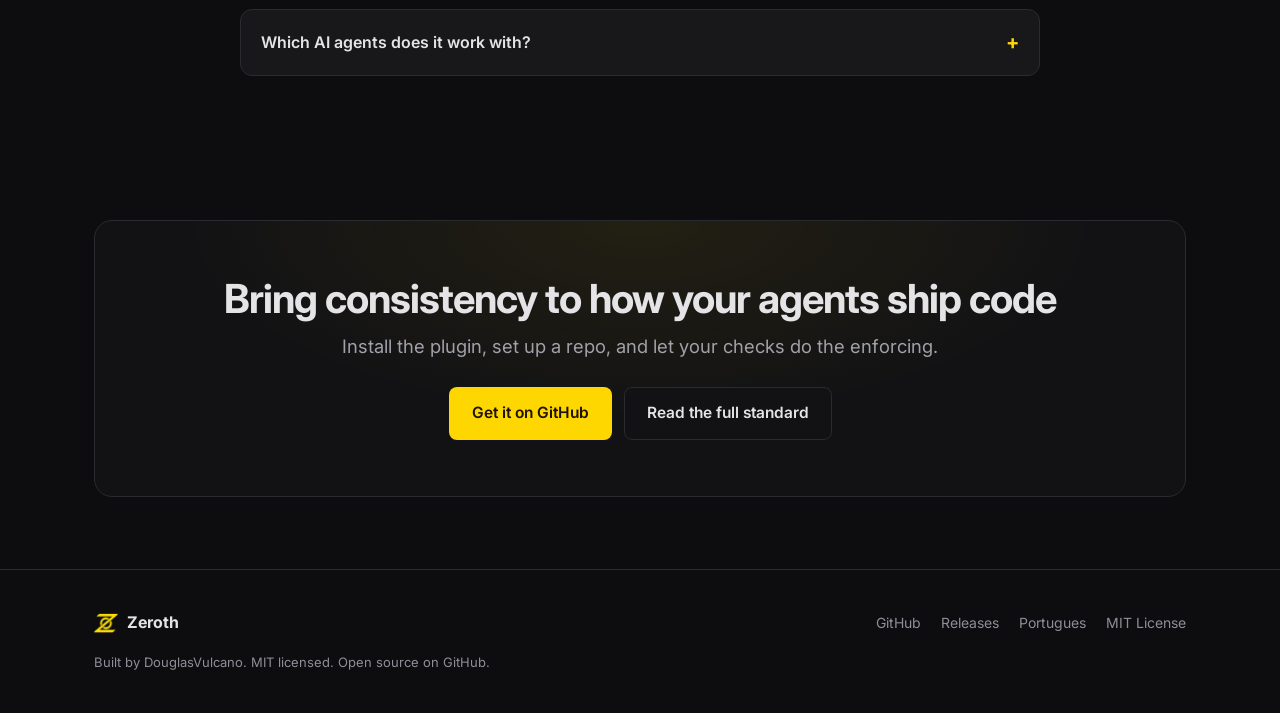
==== commit 5b89dc9b: "fix(site): pull the version badge from the GitHub Releases API The hero badge was hardcoded to v1.6." ====
--- a/docs/index.html
+++ b/docs/index.html
@@ -33,9 +33,9 @@
 <link rel="preconnect" href="https://fonts.googleapis.com">
 <link rel="preconnect" href="https://fonts.gstatic.com" crossorigin>
 <link href="https://fonts.googleapis.com/css2?family=Inter:wght@400;500;600;700;800&family=JetBrains+Mono:wght@400;500;600&display=swap" rel="stylesheet">
-<link rel="stylesheet" href="style.css">
+<link rel="stylesheet" href="style.css?v=2">
 <script type="application/ld+json">
-{"@context":"https://schema.org","@type":"SoftwareApplication","name":"Zeroth","applicationCategory":"DeveloperApplication","operatingSystem":"Cross-platform","description":"One shared engineering standard for AI coding agents like Claude Code. Install it once, and your agents plan, build, test, and ship code the same way on every project.","url":"https://douglasvulcano.github.io/zeroth-ai/","codeRepository":"https://github.com/DouglasVulcano/zeroth-ai","softwareVersion":"1.6.0","inLanguage":["en","pt-BR"],"license":"https://opensource.org/licenses/MIT","author":{"@type":"Person","name":"DouglasVulcano"},"offers":{"@type":"Offer","price":"0","priceCurrency":"USD"}}
+{"@context":"https://schema.org","@type":"SoftwareApplication","name":"Zeroth","applicationCategory":"DeveloperApplication","operatingSystem":"Cross-platform","description":"One shared engineering standard for AI coding agents like Claude Code. Install it once, and your agents plan, build, test, and ship code the same way on every project.","url":"https://douglasvulcano.github.io/zeroth-ai/","codeRepository":"https://github.com/DouglasVulcano/zeroth-ai","softwareVersion":"1.7.0","inLanguage":["en","pt-BR"],"license":"https://opensource.org/licenses/MIT","author":{"@type":"Person","name":"DouglasVulcano"},"offers":{"@type":"Offer","price":"0","priceCurrency":"USD"}}
 </script>
 <script type="application/ld+json">
 {"@context":"https://schema.org","@type":"FAQPage","mainEntity":[
@@ -66,9 +66,8 @@
 <main id="top">
   <section class="hero">
     <div class="wrap hero-in">
-      <img class="hero-logo dark" src="logo.png" alt="Zeroth" width="380">
-      <img class="hero-logo light" src="icon.png" alt="Zeroth" width="120">
-      <span class="tag"><span class="dot"></span> <b>v1.6.0</b> · Works with Claude Code</span>
+      <img class="hero-logo" src="logo.png" alt="Zeroth" width="380">
+      <span class="tag"><span class="dot"></span> <b id="ver">v1.7.0</b> · Works with Claude Code</span>
       <h1>One standard your AI coding agents <span class="g">actually follow</span>.</h1>
       <p class="lede">One shared rulebook you install once, so every agent plans, writes, tests, and ships the same way. Your CI and review rules make it stick.</p>
       <div class="cta">
@@ -200,5 +199,6 @@
 </footer>
 
 <script>function toggleTheme(){var el=document.documentElement,cur=el.getAttribute('data-theme')==='light'?'light':'dark',next=cur==='light'?'dark':'light';el.setAttribute('data-theme',next);try{localStorage.setItem('aes-theme',next);}catch(e){}}</script>
+<script>(function(){var el=document.getElementById('ver');if(!el||!window.fetch)return;fetch('https://api.github.com/repos/DouglasVulcano/zeroth-ai/releases/latest',{headers:{Accept:'application/vnd.github+json'}}).then(function(r){return r.ok?r.json():null;}).then(function(d){if(d&&d.tag_name){el.textContent=/^v/i.test(d.tag_name)?d.tag_name:'v'+d.tag_name;}}).catch(function(){});})();</script>
 </body>
 </html>
--- a/docs/style.css
+++ b/docs/style.css
@@ -47,11 +47,8 @@
 .hero::before{content:"";position:absolute;top:-160px;left:50%;transform:translateX(-50%);width:1100px;height:620px;background:radial-gradient(60% 60% at 50% 0,#ffd7002e,#ffd7000d 40%,transparent 70%);pointer-events:none}
 .hero::after{content:"";position:absolute;inset:0;background:radial-gradient(80% 55% at 50% 0,transparent 40%,var(--s0) 78%);pointer-events:none}
 .hero-in{position:relative;z-index:1;max-width:840px;margin:0 auto}
-.hero-logo{margin:0 auto 22px;height:auto}
-.hero-logo.dark{display:block;max-width:min(380px,74vw)}
-.hero-logo.light{display:none;max-width:120px}
-:root[data-theme="light"] .hero-logo.dark{display:none}
-:root[data-theme="light"] .hero-logo.light{display:block}
+.hero-logo{display:block;margin:0 auto 22px;height:auto;max-width:min(380px,74vw)}
+:root[data-theme="light"] .hero-logo{display:none}
 .tag{display:inline-flex;align-items:center;gap:8px;font-size:13px;font-weight:500;color:var(--ink2);background:var(--s1);border:1px solid var(--stroke);border-radius:999px;padding:6px 14px;margin-bottom:26px}
 .tag b{color:var(--acc-text);font-weight:700}
 .dot{width:6px;height:6px;border-radius:50%;background:var(--gold);box-shadow:0 0 10px var(--gold)}
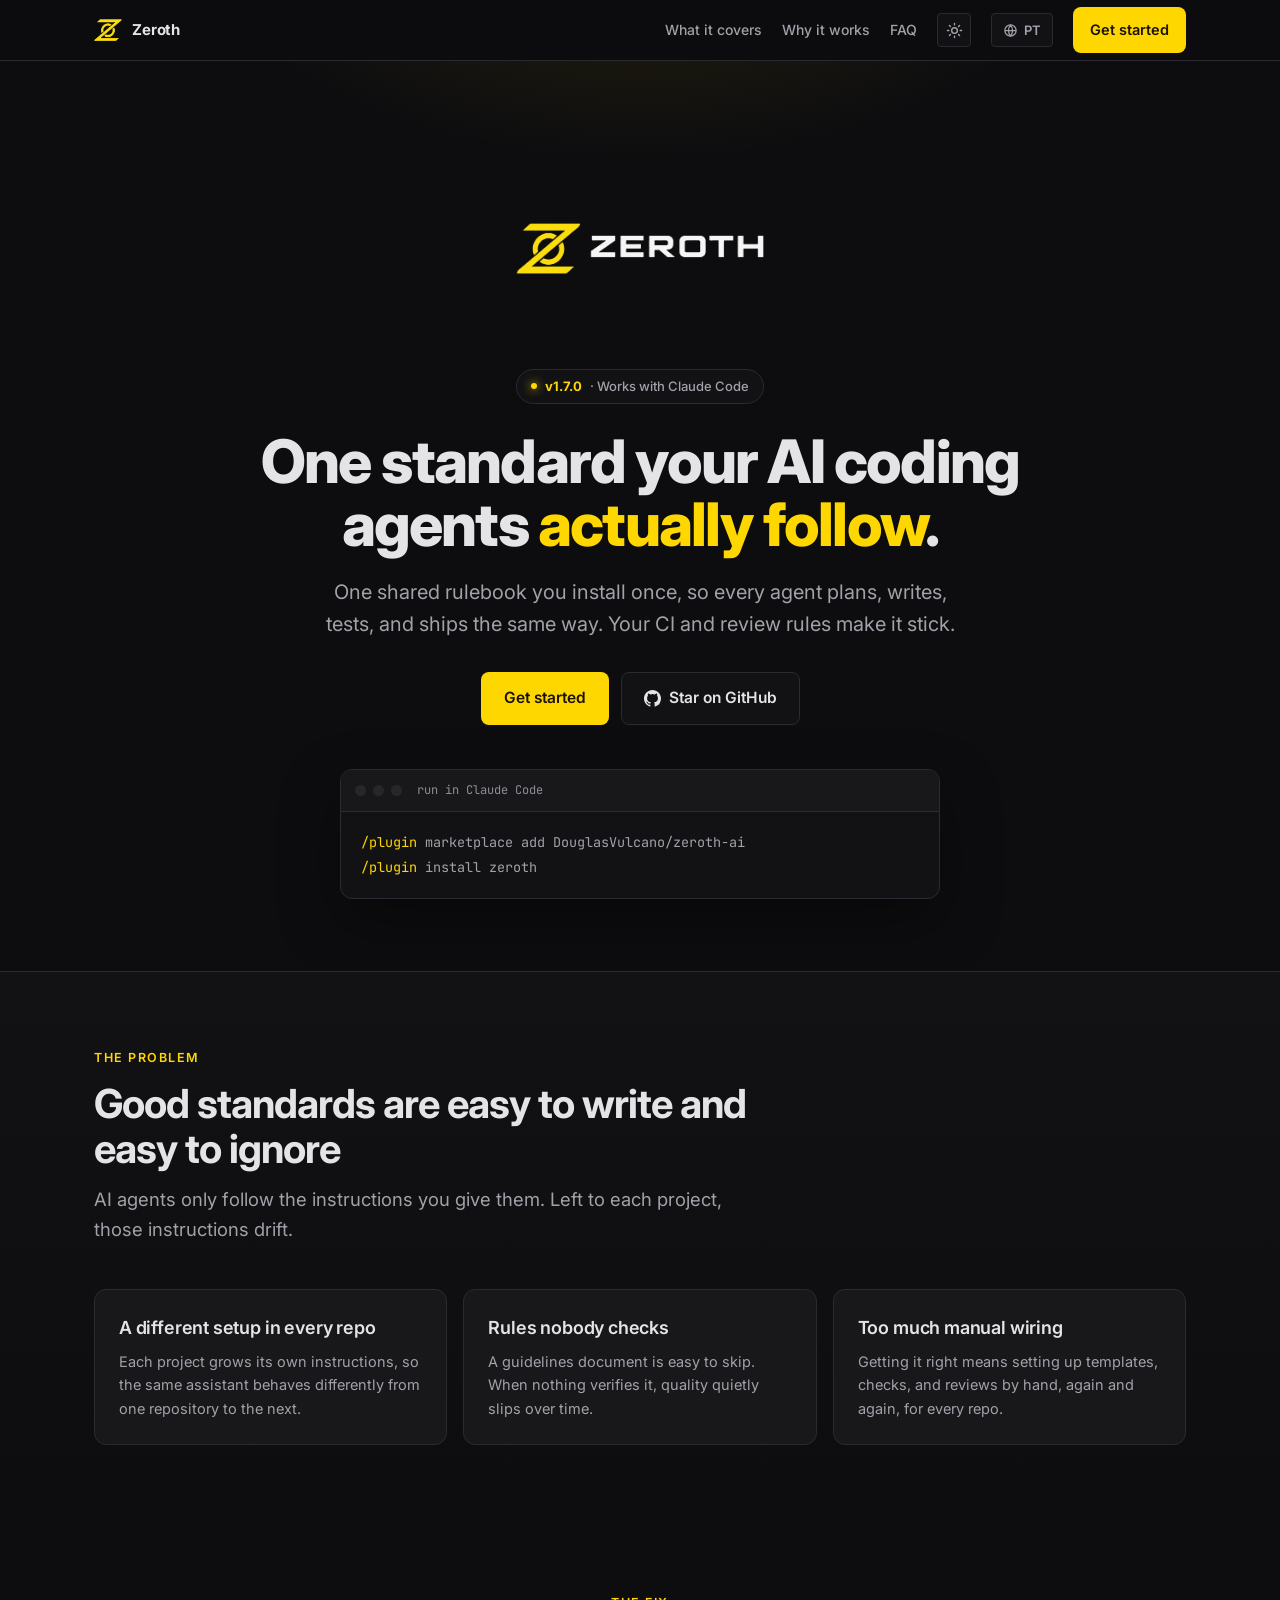
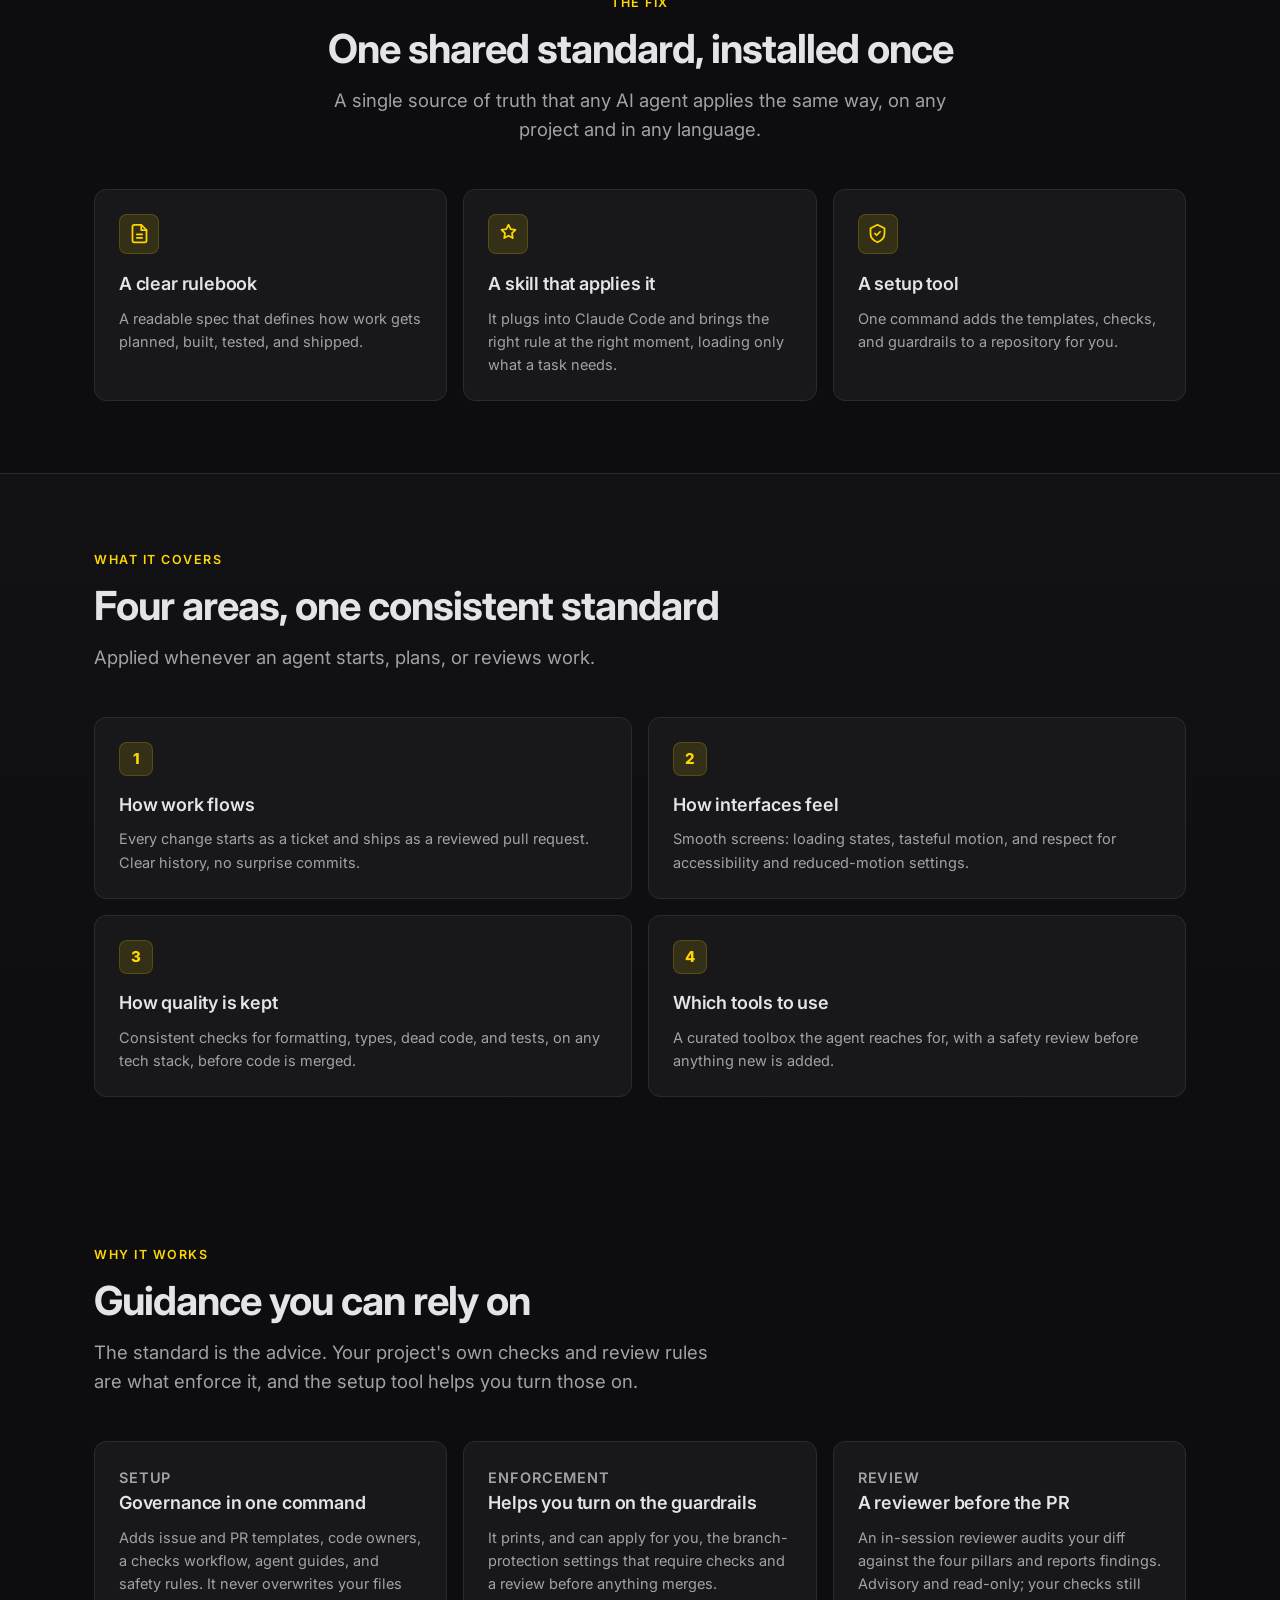
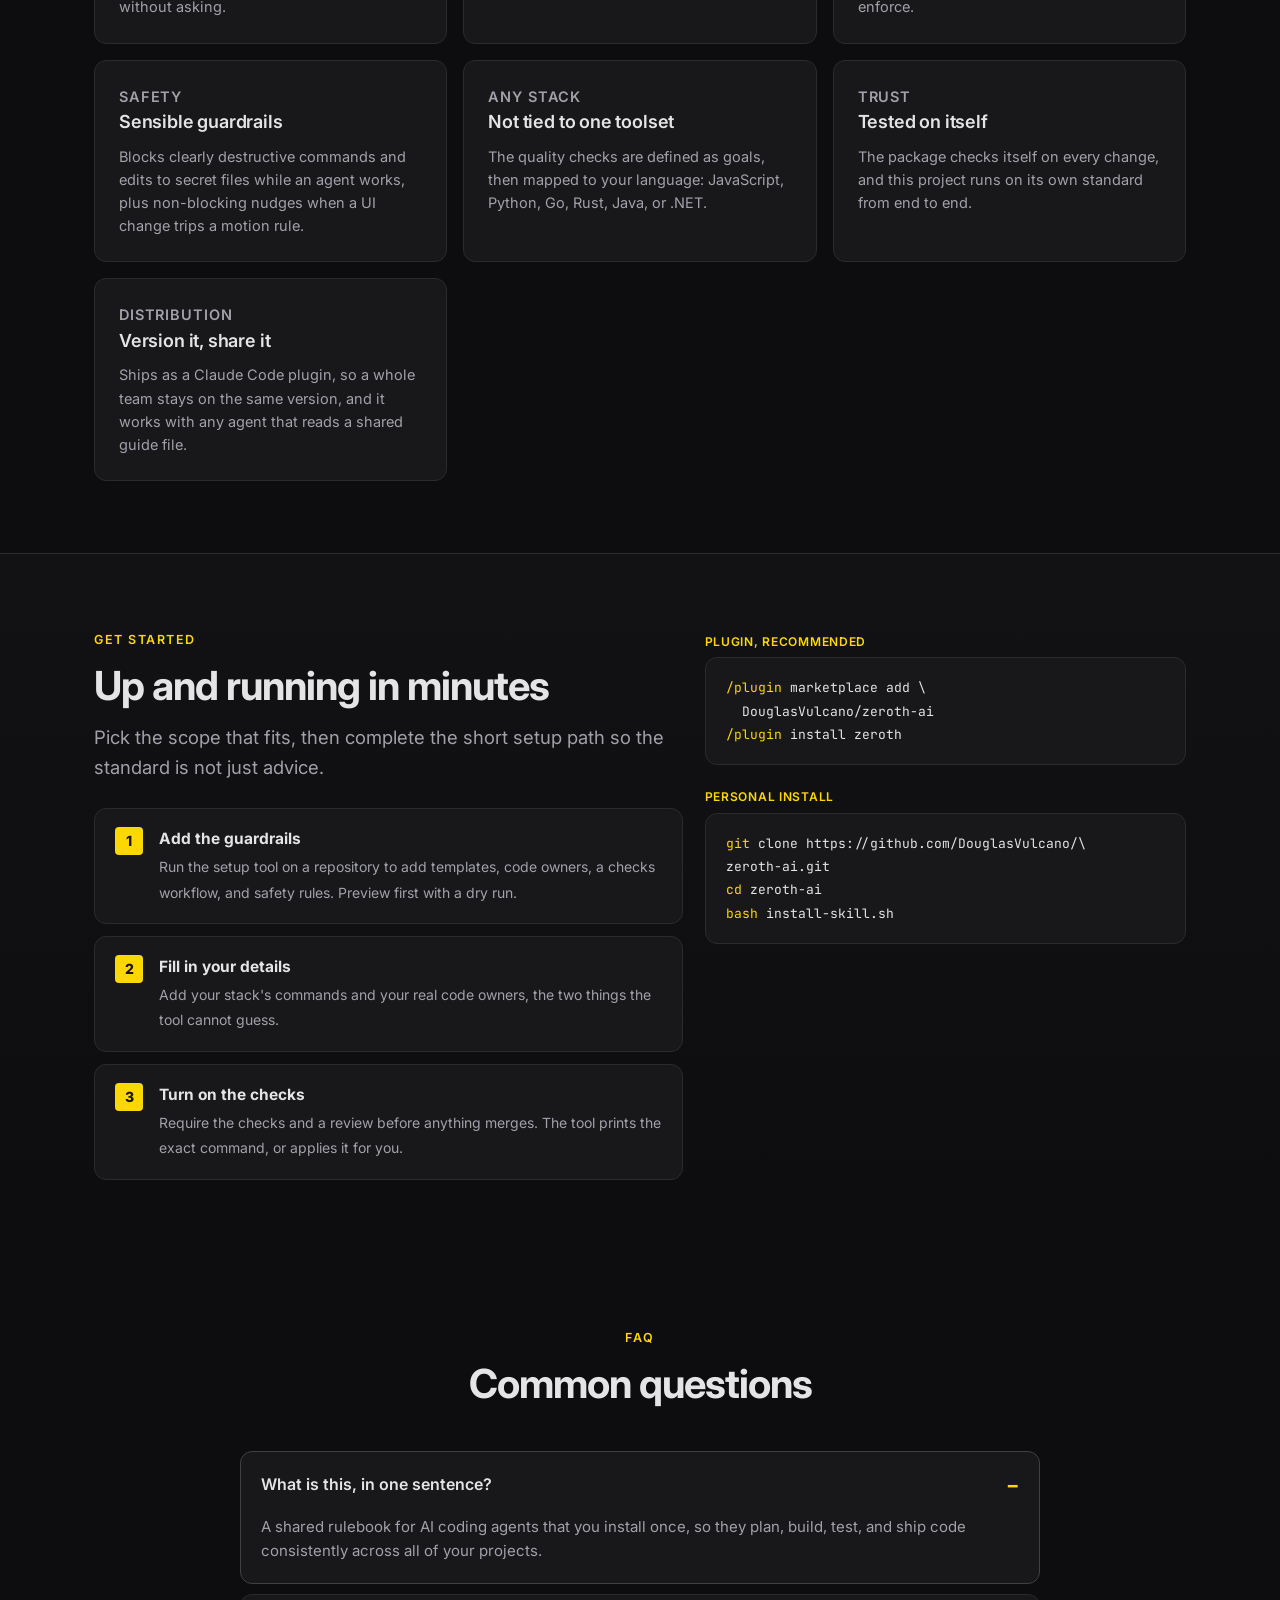
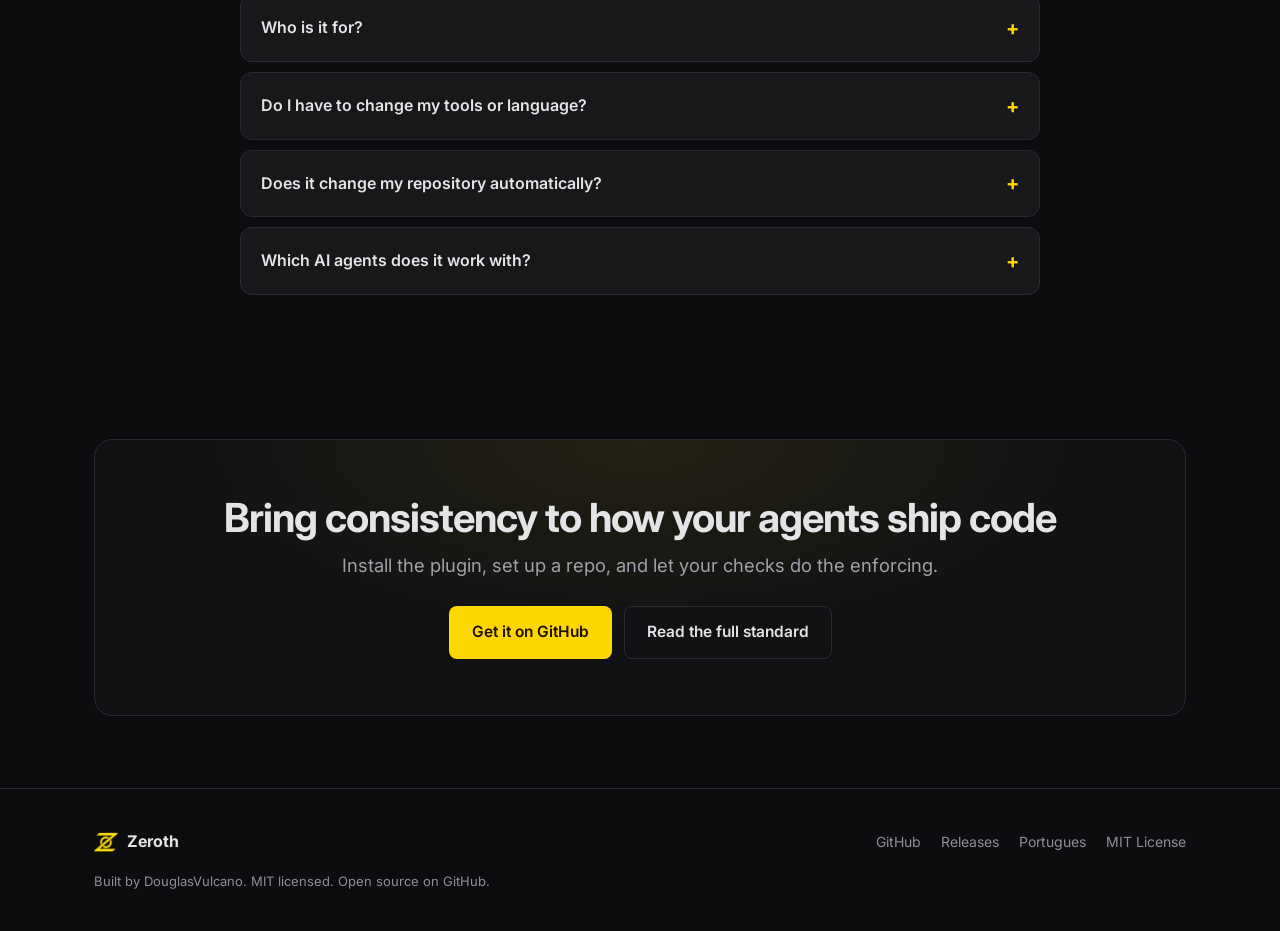
==== commit d62323c8: "docs: document the reviewer, /zeroth-review, and the advisory hooks Docs-only pass covering the slic" ====
--- a/docs/index.html
+++ b/docs/index.html
@@ -35,7 +35,7 @@
 <link href="https://fonts.googleapis.com/css2?family=Inter:wght@400;500;600;700;800&family=JetBrains+Mono:wght@400;500;600&display=swap" rel="stylesheet">
 <link rel="stylesheet" href="style.css?v=2">
 <script type="application/ld+json">
-{"@context":"https://schema.org","@type":"SoftwareApplication","name":"Zeroth","applicationCategory":"DeveloperApplication","operatingSystem":"Cross-platform","description":"One shared engineering standard for AI coding agents like Claude Code. Install it once, and your agents plan, build, test, and ship code the same way on every project.","url":"https://douglasvulcano.github.io/zeroth-ai/","codeRepository":"https://github.com/DouglasVulcano/zeroth-ai","softwareVersion":"1.7.0","inLanguage":["en","pt-BR"],"license":"https://opensource.org/licenses/MIT","author":{"@type":"Person","name":"DouglasVulcano"},"offers":{"@type":"Offer","price":"0","priceCurrency":"USD"}}
+{"@context":"https://schema.org","@type":"SoftwareApplication","name":"Zeroth","applicationCategory":"DeveloperApplication","operatingSystem":"Cross-platform","description":"One shared engineering standard for AI coding agents like Claude Code. Install it once, and your agents plan, build, test, and ship code the same way on every project.","url":"https://douglasvulcano.github.io/zeroth-ai/","codeRepository":"https://github.com/DouglasVulcano/zeroth-ai","softwareVersion":"1.9.0","inLanguage":["en","pt-BR"],"license":"https://opensource.org/licenses/MIT","author":{"@type":"Person","name":"DouglasVulcano"},"offers":{"@type":"Offer","price":"0","priceCurrency":"USD"}}
 </script>
 <script type="application/ld+json">
 {"@context":"https://schema.org","@type":"FAQPage","mainEntity":[
@@ -122,7 +122,8 @@
       <div class="grid g3">
         <div class="card"><p class="kicker">Setup</p><h3>Governance in one command</h3><p>Adds issue and PR templates, code owners, a checks workflow, agent guides, and safety rules. It never overwrites your files without asking.</p></div>
         <div class="card"><p class="kicker">Enforcement</p><h3>Helps you turn on the guardrails</h3><p>It prints, and can apply for you, the branch-protection settings that require checks and a review before anything merges.</p></div>
-        <div class="card"><p class="kicker">Safety</p><h3>Sensible guardrails</h3><p>Blocks clearly destructive commands and edits to secret files while an agent works, a simple safety net.</p></div>
+        <div class="card"><p class="kicker">Review</p><h3>A reviewer before the PR</h3><p>An in-session reviewer audits your diff against the four pillars and reports findings. Advisory and read-only; your checks still enforce.</p></div>
+        <div class="card"><p class="kicker">Safety</p><h3>Sensible guardrails</h3><p>Blocks clearly destructive commands and edits to secret files while an agent works, plus non-blocking nudges when a UI change trips a motion rule.</p></div>
         <div class="card"><p class="kicker">Any stack</p><h3>Not tied to one toolset</h3><p>The quality checks are defined as goals, then mapped to your language: JavaScript, Python, Go, Rust, Java, or .NET.</p></div>
         <div class="card"><p class="kicker">Trust</p><h3>Tested on itself</h3><p>The package checks itself on every change, and this project runs on its own standard from end to end.</p></div>
         <div class="card"><p class="kicker">Distribution</p><h3>Version it, share it</h3><p>Ships as a Claude Code plugin, so a whole team stays on the same version, and it works with any agent that reads a shared guide file.</p></div>
